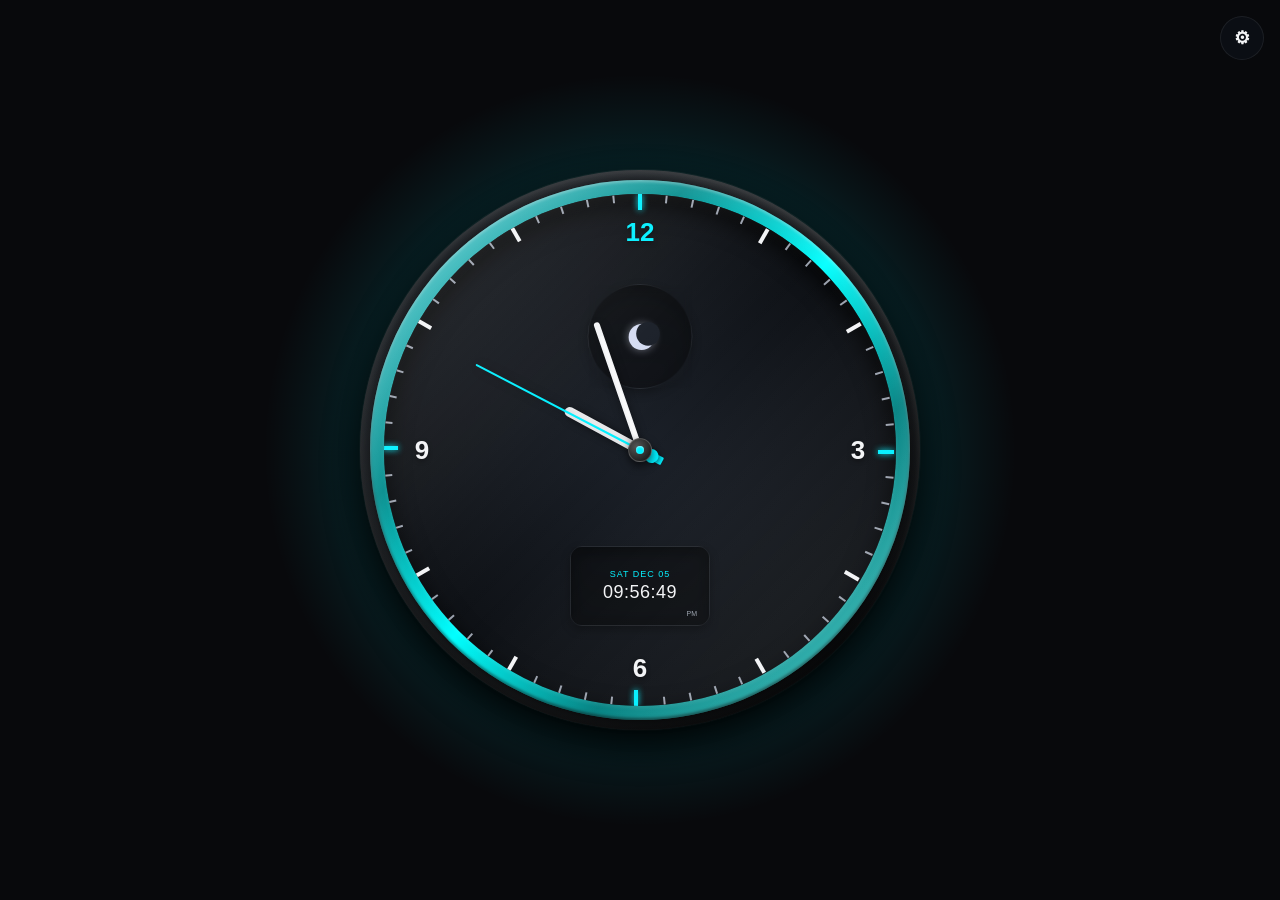
==== index.html @ 459fdf14 "digital time" ====
<!DOCTYPE html>
<html lang="en">
<head>
  <meta charset="UTF-8">
  <meta name="viewport" content="width=device-width, initial-scale=1.0">
  <title>Mechanical Face - Premium Hybrid Watch Face</title>
  <meta name="description" content="A premium luxury hybrid smartwatch face featuring a continuous sweeping analog mechanism, digital time & date readout, animated weather indicators, and high-fidelity customization dashboard.">
  <link rel="stylesheet" href="index.css">
  <link rel="manifest" href="manifest.json">
  <meta name="theme-color" content="#00f0ff">
</head>
<body class="theme-cyan">
  <main class="app-container">
    <!-- Background visual effects -->
    <div class="bg-glow"></div>
    
    <!-- Watch Presentation Section -->
    <section class="watch-display-section" aria-label="Smartwatch Preview">
      <div class="watch-case-shadow"></div>
      <!-- Physical Watch Hardware -->
      <div class="watch-case">
        <div class="watch-bezel">
          <!-- Glass reflection element -->
          <div class="watch-glass"></div>
          
          <!-- Inner Dial -->
          <div class="watch-dial" id="watchDial">
            <!-- Hour & Minute Dial Markers (will be populated dynamically by JS, but keeping anchor markings) -->
            <div class="hour-numbers">
              <span class="num num-12">12</span>
              <span class="num num-3">3</span>
              <span class="num num-6">6</span>
              <span class="num num-9">9</span>
            </div>
            <div class="ticks-container" id="ticksContainer"></div>

            <!-- Sub-dial 1: Weather (Top/Left Center depending on balance) -->
            <div class="sub-dial sub-dial-weather" id="subDialWeather" aria-label="Weather Display">
              <div class="sub-dial-bg"></div>
              <div class="weather-content">
                <div class="weather-icon-wrapper" id="weatherIconContainer">
                  <!-- Active SVG weather icon will be rendered here -->
                </div>
                <span class="weather-temp" id="weatherTemp">72°F</span>
                <span class="weather-desc" id="weatherDesc">Clear Sky</span>
              </div>
            </div>

            <!-- Sub-dial 2: Digital Clock & Calendar (Bottom Center) -->
            <div class="sub-dial sub-dial-digital" id="subDialDigital" aria-label="Digital Clock and Date">
              <div class="sub-dial-bg"></div>
              <div class="digital-content">
                <div class="digital-date" id="digitalDate">TUE, JUN 30</div>
                <div class="digital-time" id="digitalTime">19:53:06</div>
                <div class="digital-ampm" id="digitalAmPm">PM</div>
              </div>
            </div>


            <!-- Analog Clock Hands -->
            <div class="hand hour-hand" id="hourHand">
              <div class="hand-cap-cover"></div>
            </div>
            <div class="hand minute-hand" id="minuteHand">
              <div class="hand-cap-cover"></div>
            </div>
            <div class="hand second-hand" id="secondHand"></div>
            
            <!-- Dial Center Pivot Hub -->
            <div class="center-hub"></div>
            <div class="center-hub-pin"></div>

          </div>
        </div>
      </div>

      <!-- Full Screen Digital Face (outside watch circle) -->
      <div class="fullscreen-digital-face" id="fullscreenDigitalFace" aria-label="Full Screen Digital Clock Face">
        <div class="main-digital-inner">
          <div class="main-digital-time" id="mainDigitalTime">19:53:06</div>
          <div class="main-digital-footer" id="mainDigitalFooter">FRI, JUN 17</div>
        </div>
      </div>
    </section>

    <div class="controls-dropdown" id="controlsDropdown">
      <button class="controls-toggle-btn" id="controlsToggleBtn" type="button" aria-expanded="false" aria-controls="controlsMenu" aria-label="Open watch controls">⚙</button>

      <aside class="controls-menu" id="controlsMenu" aria-label="Watch Configuration Controls">
        <header class="dashboard-header compact">
          <h1 id="controlsFaceTitle">MECHANICAL FACE</h1>
        </header>

        <!-- Panel Section: Theme Accent Colors -->
        <div class="panel-section">
          <h2>Accent Theme</h2>
          <div class="theme-selector-grid">
            <button class="theme-btn gold" data-theme="gold" aria-label="Gold Accent Theme">
              <span class="color-dot" style="background: linear-gradient(135deg, #f39c12, #f1c40f);"></span>
              <span class="btn-label">Rose Gold</span>
            </button>
            <button class="theme-btn cyan active" data-theme="cyan" aria-label="Cyber Cyan Accent Theme">
              <span class="color-dot" style="background: linear-gradient(135deg, #00d2ff, #00a8ff);"></span>
              <span class="btn-label">Cyan Neon</span>
            </button>
            <button class="theme-btn emerald" data-theme="emerald" aria-label="Emerald Green Accent Theme">
              <span class="color-dot" style="background: linear-gradient(135deg, #2ecc71, #27ae60);"></span>
              <span class="btn-label">Emerald</span>
            </button>
            <button class="theme-btn orange" data-theme="orange" aria-label="Sunset Orange Accent Theme">
              <span class="color-dot" style="background: linear-gradient(135deg, #e67e22, #d35400);"></span>
              <span class="btn-label">Sunset</span>
            </button>
          </div>
        </div>

        <!-- Panel Section: Interactive Controls -->
        <div class="panel-section">
          <h2>Interactive Controls</h2>

          <div class="control-row">
            <div class="control-info">
              <span class="control-title">Face Mode</span>
              <span class="control-description">Toggle between Clock Face and Digital Face</span>
            </div>
            <label class="switch" for="faceModeToggle">
              <input type="checkbox" id="faceModeToggle" aria-label="Switch between clock face and digital face">
              <span class="slider"></span>
            </label>
          </div>

          <div class="control-row">
            <div class="control-info">
              <span class="control-title">Lume Mode</span>
              <span class="control-description">Low-light photoluminescent dial glow</span>
            </div>
            <label class="switch" for="lumeToggle">
              <input type="checkbox" id="lumeToggle">
              <span class="slider"></span>
            </label>
          </div>

          <div class="control-row">
            <div class="control-info">
              <span class="control-title">Audio Tick-Tock</span>
              <span class="control-description">High-fidelity simulated watch mechanical sound</span>
            </div>
            <label class="switch" for="soundToggle">
              <input type="checkbox" id="soundToggle">
              <span class="slider"></span>
            </label>
          </div>

        </div>
      </aside>
    </div>
  </main>

  <script src="index.js"></script>
</body>
</html>
---- index.css ----
/* Define Accent Theme Variables and Core Variables */
:root {
  --font-display: 'Century Gothic', 'AppleGothic', sans-serif;
  --font-tech: 'Century Gothic', 'AppleGothic', sans-serif;
  --font-digital: 'Century Gothic', 'AppleGothic', sans-serif;
  --font-digital-face: 'Consolas', 'Courier New', monospace;
  --watch-size: min(86vmin, 560px);

  /* Neutral Dark Theme colors */
  --bg-app: #08090c;
  --bg-dashboard: rgba(13, 16, 23, 0.7);
  --bg-watch-case: linear-gradient(135deg, #2d3238 0%, #15181b 50%, #0b0c0e 100%);
  --bg-dial: radial-gradient(circle at center, #1b2028 0%, #090b0e 100%);
  --text-main: #f3f4f6;
  --text-muted: #9ca3af;
  --border-glass: rgba(255, 255, 255, 0.07);
  --bg-glass-subdial: rgba(0, 0, 0, 0.35);

  /* Lume Green colors (Phosphorescent glow) */
  --lume-glow: #00ff66;
  --lume-glow-dim: #008f39;
}

/* Theme accent definitions */
body.theme-gold {
  --accent: #f5b041;
  --accent-glow: rgba(245, 176, 65, 0.4);
  --accent-gradient: linear-gradient(135deg, #f5b041, #f39c12);
  --watch-bezel-accent: linear-gradient(135deg, #e5c07b 0%, #aa7c11 30%, #ffd700 50%, #b8860b 70%, #d4af37 100%);
}

body.theme-cyan {
  --accent: #00f0ff;
  --accent-glow: rgba(0, 240, 255, 0.4);
  --accent-gradient: linear-gradient(135deg, #00f0ff, #00a8ff);
  --watch-bezel-accent: linear-gradient(135deg, #5de0e6 0%, #008b8b 30%, #00ffff 50%, #008080 70%, #48d1cc 100%);
}

body.theme-emerald {
  --accent: #2ecc71;
  --accent-glow: rgba(46, 204, 113, 0.4);
  --accent-gradient: linear-gradient(135deg, #2ecc71, #27ae60);
  --watch-bezel-accent: linear-gradient(135deg, #a3e4d7 0%, #117864 30%, #2ecc71 50%, #196f3d 70%, #58d68d 100%);
}

body.theme-orange {
  --accent: #ff6b35;
  --accent-glow: rgba(255, 107, 53, 0.4);
  --accent-gradient: linear-gradient(135deg, #ff6b35, #d35400);
  --watch-bezel-accent: linear-gradient(135deg, #edbb99 0%, #a04000 30%, #e67e22 50%, #78281f 70%, #dc7633 100%);
}

/* Reset and Layout */
* {
  box-sizing: border-box;
  margin: 0;
  padding: 0;
  user-select: none;
}

body {
  font-family: var(--font-display);
  background-color: var(--bg-app);
  color: var(--text-main);
  min-height: 100vh;
  display: flex;
  justify-content: center;
  align-items: center;
  overflow-x: hidden;
  position: relative;
}

/* App container */
.app-container {
  display: flex;
  width: 100vw;
  max-width: none;
  min-height: 100vh;
  margin: 0;
  background: transparent;
  border: none;
  backdrop-filter: none;
  box-shadow: none;
  overflow: hidden;
  z-index: 2;
  position: relative;
}

/* Ambient Background Glow */
.bg-glow {
  position: absolute;
  top: 50%;
  left: 50%;
  transform: translate(-50%, -50%);
  width: min(95vmin, 760px);
  height: min(95vmin, 760px);
  background: radial-gradient(circle, var(--accent-glow) 0%, rgba(0,0,0,0) 70%);
  z-index: 1;
  pointer-events: none;
  transition: background 0.8s ease;
}

/* --- Watch Face Section --- */
.watch-display-section {
  display: flex;
  justify-content: center;
  align-items: center;
  position: relative;
  width: 100%;
  min-height: 100vh;
  padding: 10px;
  z-index: 3;
}

.watch-case-shadow {
  position: absolute;
  width: calc(var(--watch-size) + 30px);
  height: calc(var(--watch-size) + 30px);
  background: radial-gradient(circle, rgba(0, 0, 0, 0.8) 0%, rgba(0, 0, 0, 0) 70%);
  pointer-events: none;
  z-index: -1;
  filter: blur(10px);
}

.watch-case {
  width: var(--watch-size);
  height: var(--watch-size);
  border-radius: 50%;
  background: var(--bg-watch-case);
  padding: 10px; /* Space for physical bezel outer ring */
  box-shadow: 
    inset 0 4px 6px rgba(255, 255, 255, 0.15),
    inset 0 -4px 6px rgba(0, 0, 0, 0.6),
    0 15px 35px rgba(0, 0, 0, 0.9),
    0 0 0 1px rgba(255, 255, 255, 0.05);
  display: flex;
  justify-content: center;
  align-items: center;
  position: relative;
}

/* Outer physical watch detailing */
.watch-case::before {
  content: '';
  position: absolute;
  top: 0; left: 0; right: 0; bottom: 0;
  border-radius: 50%;
  background: linear-gradient(45deg, rgba(255,255,255,0.05) 0%, rgba(0,0,0,0.2) 50%, rgba(255,255,255,0.05) 100%);
  pointer-events: none;
}

.watch-bezel {
  width: 100%;
  height: 100%;
  border-radius: 50%;
  background: var(--watch-bezel-accent);
  padding: 14px; /* Width of mechanical looking bezel */
  box-shadow: 
    inset 0 2px 3px rgba(255, 255, 255, 0.3),
    inset 0 -2px 3px rgba(0, 0, 0, 0.5),
    0 4px 8px rgba(0, 0, 0, 0.6);
  position: relative;
  display: flex;
  justify-content: center;
  align-items: center;
  transition: background 0.8s ease;
}

/* Glass reflection layer */
.watch-glass {
  position: absolute;
  top: 0; left: 0; right: 0; bottom: 0;
  border-radius: 50%;
  background: linear-gradient(135deg, rgba(255, 255, 255, 0.15) 0%, rgba(255, 255, 255, 0.02) 40%, rgba(0, 0, 0, 0) 50%, rgba(255, 255, 255, 0.02) 60%, rgba(255, 255, 255, 0.08) 100%);
  z-index: 10;
  pointer-events: none;
  box-shadow: inset 0 10px 20px rgba(255, 255, 255, 0.1);
}

.watch-dial {
  width: 100%;
  height: 100%;
  border-radius: 50%;
  background: var(--bg-dial);
  position: relative;
  overflow: hidden;
  box-shadow: 
    inset 0 10px 25px rgba(0, 0, 0, 0.95),
    0 2px 4px rgba(255, 255, 255, 0.1);
  display: flex;
  justify-content: center;
  align-items: center;
}

/* Fullscreen Digital Face (hidden by default, shown in digital mode) */
.fullscreen-digital-face {
  position: absolute;
  inset: 0;
  display: none;
  align-items: center;
  justify-content: center;
  z-index: 8;
  background: radial-gradient(circle at center, rgba(8, 11, 16, 0.96) 0%, rgba(2, 3, 6, 0.99) 100%);
}

.main-digital-inner {
  position: relative;
  width: 100%;
  height: 100%;
  display: flex;
  align-items: center;
  justify-content: center;
  padding: clamp(20px, 4vh, 48px) clamp(20px, 4vw, 72px);
}

.main-digital-time {
  font-family: var(--font-digital-face);
  font-size: clamp(64px, 19vw, 260px);
  color: var(--text-main);
  letter-spacing: clamp(1px, 0.7vw, 10px);
  line-height: 0.95;
  text-shadow: 0 0 18px rgba(255, 255, 255, 0.18);
}

.main-digital-footer {
  position: absolute;
  left: 0;
  right: 0;
  bottom: clamp(16px, 4.2vh, 42px);
  text-align: center;
  font-family: var(--font-tech);
  color: var(--accent);
  font-size: clamp(14px, 2.2vw, 26px);
  letter-spacing: clamp(1px, 0.35vw, 4px);
  text-transform: uppercase;
  opacity: 0.95;
}

body.face-mode-digital .watch-case,
body.face-mode-digital .watch-case-shadow {
  display: none;
}

body.face-mode-digital .fullscreen-digital-face {
  display: flex;
}

/* Hour and Minute Ticks */
.ticks-container {
  position: absolute;
  width: 100%;
  height: 100%;
  top: 0;
  left: 0;
  pointer-events: none;
}

.tick {
  position: absolute;
  top: 0;
  left: 50%;
  transform-origin: 0 calc((var(--watch-size) / 2) - 24px); /* Centered in dial */
  background: var(--text-muted);
  width: 2px;
  height: 8px;
  margin-left: -1px;
}

.tick.hour {
  width: 4px;
  height: 16px;
  background: var(--text-main);
  margin-left: -2px;
}

.tick.hour-accent {
  background: var(--accent);
  box-shadow: 0 0 6px var(--accent);
}

/* Lume mode ticking glow */
.lume-active .tick.hour {
  background: var(--lume-glow);
  box-shadow: 0 0 8px var(--lume-glow);
}

.lume-active .tick.minute {
  background: var(--lume-glow-dim);
}

/* Dial Main numbers (12, 3, 6, 9) */
.hour-numbers {
  position: absolute;
  width: 100%;
  height: 100%;
  top: 0;
  left: 0;
  pointer-events: none;
}

.hour-numbers .num {
  position: absolute;
  font-family: var(--font-tech);
  font-size: 26px;
  font-weight: 800;
  color: var(--text-main);
  text-shadow: 0 2px 4px rgba(0,0,0,0.5);
  transform: translate(-50%, -50%);
}

.hour-numbers .num-12 { top: 38px; left: 50%; color: var(--accent); }
.hour-numbers .num-3  { top: 50%; left: calc(100% - 38px); }
.hour-numbers .num-6  { top: calc(100% - 38px); left: 50%; }
.hour-numbers .num-9  { top: 50%; left: 38px; }

/* Sub-dials (Glassmorphic modules) */
.sub-dial {
  position: absolute;
  border-radius: 50%;
  border: 1px solid var(--border-glass);
  box-shadow: 
    inset 0 4px 10px rgba(0, 0, 0, 0.4),
    0 4px 10px rgba(0, 0, 0, 0.3);
  display: flex;
  justify-content: center;
  align-items: center;
  overflow: hidden;
}

.sub-dial-bg {
  position: absolute;
  top: 0; left: 0; right: 0; bottom: 0;
  background: var(--bg-glass-subdial);
  backdrop-filter: blur(4px);
  z-index: 1;
}

/* Position of Sub-dials */
.sub-dial-weather {
  top: 90px;
  left: 50%;
  transform: translateX(-50%);
  width: 105px;
  height: 105px;
  z-index: 4;
}

.sub-dial-digital {
  bottom: 80px;
  left: 50%;
  transform: translateX(-50%);
  width: 140px;
  height: 80px;
  border-radius: 12px; /* Rectangular module */
  z-index: 4;
}


/* Sub-dial 1: Weather Styling */
.weather-content {
  position: relative;
  z-index: 2;
  display: flex;
  align-items: center;
  justify-content: center;
  text-align: center;
  width: 100%;
  height: 100%;
}

.weather-icon-wrapper {
  width: 54px;
  height: 54px;
  display: flex;
  justify-content: center;
  align-items: center;
}

.weather-temp {
  display: none;
}

.weather-desc {
  display: none;
}

/* Sub-dial 2: Digital Clock & Date Styling */
.digital-content {
  position: relative;
  z-index: 2;
  display: flex;
  flex-direction: column;
  align-items: center;
  justify-content: center;
  width: 100%;
  height: 100%;
}

.digital-date {
  font-family: var(--font-tech);
  font-size: 9px;
  letter-spacing: 1px;
  color: var(--accent);
  margin-bottom: 3px;
}

.digital-time {
  font-family: var(--font-digital);
  font-size: 18px;
  color: var(--text-main);
  letter-spacing: 0.5px;
}

.digital-ampm {
  font-family: var(--font-tech);
  font-size: 7px;
  color: var(--text-muted);
  position: absolute;
  right: 12px;
  bottom: 8px;
}


/* --- Watch Hands (Analog Sweep) --- */
.hand {
  position: absolute;
  bottom: 50%;
  left: 50%;
  transform-origin: bottom center;
  z-index: 6;
  border-radius: 4px;
  box-shadow: 0 4px 10px rgba(0, 0, 0, 0.45);
}

/* Hour Hand */
.hour-hand {
  width: 10px;
  height: 85px; /* 100px total including tip */
  background: var(--text-main);
  margin-left: -5px;
  border-radius: 999px;
}

.hour-hand::before {
  content: '';
  position: absolute;
  top: 10px; left: 2px; right: 2px; bottom: 5px;
  background: rgba(255, 255, 255, 0.4);
  border-radius: 1px;
}

.hour-hand::after {
  content: none;
}

/* Minute Hand */
.minute-hand {
  width: 6px;
  height: 135px; /* 150px total including tip */
  background: var(--text-main);
  margin-left: -3px;
  border-radius: 999px;
}

.minute-hand::before {
  content: '';
  position: absolute;
  top: 15px; left: 1.5px; right: 1.5px; bottom: 5px;
  background: rgba(255, 255, 255, 0.45);
  border-radius: 1px;
}

.minute-hand::after {
  content: none;
}

/* Second Hand (Continuous Sweep) */
.second-hand {
  width: 2px;
  height: 185px;
  background: var(--accent);
  margin-left: -1px;
  border-radius: 1px 1px 0 0; /* Pointy rounded tip */
  z-index: 8;
  /* Counterweight design details */
}

/* Counterweight circle at bottom of second hand */
.second-hand::before {
  content: '';
  position: absolute;
  bottom: -25px;
  left: 50%;
  transform: translateX(-50%);
  width: 8px;
  height: 35px;
  background: var(--accent);
  border-radius: 1px;
}

.second-hand::after {
  content: '';
  position: absolute;
  bottom: -20px;
  left: 50%;
  transform: translateX(-50%);
  width: 14px;
  height: 14px;
  background: var(--accent);
  border-radius: 50%;
  box-shadow: 0 2px 5px rgba(0,0,0,0.5);
}

/* Center Pivot Hub styling */
.center-hub {
  position: absolute;
  width: 24px;
  height: 24px;
  border-radius: 50%;
  background: radial-gradient(circle at 35% 35%, #555 0%, #1a1a1a 80%, #000 100%);
  border: 1px solid rgba(255, 255, 255, 0.2);
  box-shadow: 0 4px 8px rgba(0,0,0,0.6);
  z-index: 9;
}

.center-hub-pin {
  position: absolute;
  width: 8px;
  height: 8px;
  border-radius: 50%;
  background: var(--accent);
  box-shadow: inset 0 1px 2px rgba(255,255,255,0.6);
  z-index: 10;
}

/* Lume mode glowing hands overrides */
.lume-active .hour-hand,
.lume-active .minute-hand {
  background: var(--lume-glow-dim);
  box-shadow: 0 0 15px var(--lume-glow);
}

.lume-active .hour-hand::before,
.lume-active .minute-hand::before {
  background: var(--lume-glow);
  box-shadow: inset 0 0 6px var(--lume-glow);
}

.lume-active .hour-hand::after,
.lume-active .minute-hand::after {
  content: none;
}

.lume-active .num-12,
.lume-active .num-3,
.lume-active .num-6,
.lume-active .num-9 {
  color: var(--lume-glow) !important;
  text-shadow: 0 0 8px var(--lume-glow);
}

.lume-active .sub-dial {
  border-color: rgba(0, 255, 102, 0.15);
}

/* --- Compact dropdown controls --- */
.controls-dropdown {
  position: absolute;
  top: 16px;
  right: 16px;
  z-index: 30;
}

.controls-toggle-btn {
  border: 1px solid var(--border-glass);
  background: rgba(13, 16, 23, 0.82);
  color: var(--text-main);
  font-family: var(--font-display);
  font-size: 18px;
  font-weight: 600;
  line-height: 1;
  border-radius: 999px;
  width: 44px;
  height: 44px;
  display: grid;
  place-items: center;
  padding: 0;
  cursor: pointer;
  backdrop-filter: blur(10px);
}

.controls-toggle-btn:hover {
  border-color: rgba(255, 255, 255, 0.25);
}

.controls-menu {
  position: absolute;
  right: 0;
  top: calc(100% + 10px);
  width: min(340px, 90vw);
  max-height: min(72vh, 560px);
  background: var(--bg-dashboard);
  border: 1px solid var(--border-glass);
  border-radius: 16px;
  padding: 20px;
  display: flex;
  flex-direction: column;
  gap: 20px;
  overflow-y: auto;
  opacity: 0;
  transform: translateY(-8px) scale(0.98);
  pointer-events: none;
  transition: opacity 0.2s ease, transform 0.2s ease;
}

.controls-dropdown.open .controls-menu {
  opacity: 1;
  transform: translateY(0) scale(1);
  pointer-events: auto;
}

.dashboard-header.compact h1 {
  font-size: 18px;
  margin-bottom: 0;
}

.dashboard-header h1 {
  font-family: var(--font-tech);
  font-size: 26px;
  font-weight: 800;
  letter-spacing: 2px;
  background: var(--accent-gradient);
  background-clip: text;
  -webkit-background-clip: text;
  -webkit-text-fill-color: transparent;
  margin-bottom: 4px;
  transition: background 0.8s ease;
}

.dashboard-header .subtitle {
  font-size: 11px;
  text-transform: uppercase;
  letter-spacing: 2.5px;
  color: var(--text-muted);
}

.panel-section {
  display: flex;
  flex-direction: column;
  gap: 16px;
}

.panel-section h2 {
  font-size: 11px;
  font-weight: 700;
  text-transform: uppercase;
  letter-spacing: 1.5px;
  color: var(--accent);
  border-bottom: 1px solid rgba(255, 255, 255, 0.08);
  padding-bottom: 8px;
  transition: color 0.8s ease;
}

/* Grid Layout for Theme Buttons */
.theme-selector-grid {
  display: grid;
  grid-template-columns: repeat(2, 1fr);
  gap: 12px;
}

.theme-btn {
  background: rgba(255, 255, 255, 0.02);
  border: 1px solid var(--border-glass);
  border-radius: 12px;
  padding: 12px;
  display: flex;
  align-items: center;
  gap: 12px;
  color: var(--text-muted);
  cursor: pointer;
  transition: all 0.3s cubic-bezier(0.4, 0, 0.2, 1);
  font-family: var(--font-display);
  font-size: 13px;
  font-weight: 500;
}

.theme-btn:hover {
  background: rgba(255, 255, 255, 0.05);
  border-color: rgba(255, 255, 255, 0.15);
  color: var(--text-main);
  transform: translateY(-2px);
}

.theme-btn.active {
  background: rgba(255, 255, 255, 0.06);
  border-color: var(--accent);
  color: var(--text-main);
  box-shadow: 0 4px 15px rgba(0, 0, 0, 0.2);
}

.color-dot {
  width: 14px;
  height: 14px;
  border-radius: 50%;
  box-shadow: 0 2px 4px rgba(0,0,0,0.3);
}

/* Weather Simulation Grid */
.weather-selector-grid {
  display: grid;
  grid-template-columns: repeat(2, 1fr);
  gap: 10px;
}

.weather-btn {
  background: rgba(255, 255, 255, 0.02);
  border: 1px solid var(--border-glass);
  border-radius: 10px;
  padding: 10px;
  display: flex;
  align-items: center;
  gap: 10px;
  color: var(--text-muted);
  cursor: pointer;
  font-family: var(--font-display);
  font-size: 13px;
  transition: all 0.3s ease;
}

.weather-btn:hover {
  background: rgba(255, 255, 255, 0.05);
  color: var(--text-main);
}

.weather-btn.active {
  background: rgba(255, 255, 255, 0.06);
  border-color: var(--accent);
  color: var(--text-main);
}

.weather-btn .btn-icon {
  font-size: 16px;
}

/* Form Controls (Switches and Sliders) */
.control-row {
  display: flex;
  justify-content: space-between;
  align-items: center;
  padding: 12px 0;
  border-bottom: 1px solid rgba(255, 255, 255, 0.04);
}

.control-row-vertical {
  display: flex;
  flex-direction: column;
  gap: 10px;
  padding: 12px 0;
}

.control-info {
  display: flex;
  flex-direction: column;
  gap: 3px;
  max-width: 75%;
}

.control-info-between {
  display: flex;
  justify-content: space-between;
  align-items: center;
  width: 100%;
}

.control-title {
  font-size: 13px;
  font-weight: 500;
  color: var(--text-main);
}

.control-description {
  font-size: 11px;
  color: var(--text-muted);
  line-height: 1.3;
}

.control-value-display {
  font-family: var(--font-tech);
  font-size: 12px;
  color: var(--accent);
}

/* Switch styling */
.switch {
  position: relative;
  display: inline-block;
  width: 44px;
  height: 24px;
}

.switch input {
  opacity: 0;
  width: 0;
  height: 0;
}

.slider {
  position: absolute;
  cursor: pointer;
  top: 0; left: 0; right: 0; bottom: 0;
  background-color: rgba(255, 255, 255, 0.1);
  border: 1px solid var(--border-glass);
  transition: .4s cubic-bezier(0.4, 0, 0.2, 1);
  border-radius: 24px;
}

.slider:before {
  position: absolute;
  content: "";
  height: 16px;
  width: 16px;
  left: 3px;
  bottom: 3px;
  background-color: var(--text-main);
  transition: .4s cubic-bezier(0.4, 0, 0.2, 1);
  border-radius: 50%;
  box-shadow: 0 1px 3px rgba(0,0,0,0.4);
}

input:checked + .slider {
  background-color: var(--accent);
  border-color: var(--accent);
}

input:checked + .slider:before {
  transform: translateX(20px);
  background-color: #000;
}

/* Range input styling */
.range-slider {
  -webkit-appearance: none;
  appearance: none;
  width: 100%;
  height: 6px;
  border-radius: 3px;
  background: rgba(255, 255, 255, 0.1);
  outline: none;
  transition: background 0.3s;
}

.range-slider::-webkit-slider-thumb {
  -webkit-appearance: none;
  appearance: none;
  width: 16px;
  height: 16px;
  border-radius: 50%;
  background: var(--accent);
  cursor: pointer;
  box-shadow: 0 2px 4px rgba(0,0,0,0.5);
  transition: transform 0.1s ease;
}

.range-slider::-webkit-slider-thumb:hover {
  transform: scale(1.2);
}

/* --- Weather Icons SVGs Animations --- */
.weather-svg {
  width: 100%;
  height: 100%;
}

.sun-element {
  fill: #f39c12;
  transform-origin: center;
  animation: spin 16s linear infinite;
}

.sun-core {
  fill: #f4b942;
  filter: drop-shadow(0 0 8px rgba(244, 185, 66, 0.45));
}

.sun-rays {
  stroke: #f4b942;
  animation: spin 18s linear infinite;
}

.moon-shell {
  fill: #d5dcf2;
  filter: drop-shadow(0 0 8px rgba(213, 220, 242, 0.45));
}

.moon-cut {
  fill: #1a1f28;
}

.cloud-element {
  fill: #d5dbdb;
  opacity: 0.95;
  animation: float 4s ease-in-out infinite alternate;
}

.cloud-dark-element {
  fill: #7f8c8d;
  opacity: 0.9;
  animation: float-back 5s ease-in-out infinite alternate;
}

.raindrop-element {
  stroke: #3498db;
  stroke-width: 2.5;
  stroke-linecap: round;
  fill: none;
  animation: fall 1.2s linear infinite;
}

.raindrop-element:nth-child(2) {
  animation-delay: 0.4s;
}

.raindrop-element:nth-child(3) {
  animation-delay: 0.8s;
}

.lightning-element {
  fill: #f1c40f;
  animation: flash 2.5s ease-in-out infinite;
}

.snow-element {
  fill: #ffffff;
  animation: snowfall 2s linear infinite;
}

.snow-element:nth-child(2) {
  animation-delay: 0.6s;
  animation-duration: 2.5s;
}

.snow-element:nth-child(3) {
  animation-delay: 1.2s;
  animation-duration: 1.8s;
}

/* Keyframe Animations */
@keyframes spin {
  100% { transform: rotate(360deg); }
}

@keyframes float {
  0% { transform: translateY(0px) translateX(0px); }
  100% { transform: translateY(-3px) translateX(2px); }
}

@keyframes float-back {
  0% { transform: translateY(0px) translateX(0px); }
  100% { transform: translateY(-2px) translateX(-2px); }
}

@keyframes fall {
  0% { transform: translateY(-10px); opacity: 0; }
  30% { opacity: 1; }
  80% { opacity: 1; }
  100% { transform: translateY(15px); opacity: 0; }
}

@keyframes snowfall {
  0% { transform: translateY(-10px) translateX(0px); opacity: 0; }
  30% { opacity: 1; }
  80% { opacity: 1; }
  100% { transform: translateY(15px) translateX(5px); opacity: 0; }
}

@keyframes flash {
  0%, 90%, 94%, 98%, 100% { opacity: 0; }
  92%, 96% { opacity: 1; }
}

/* Responsive Scaling for Dashboard and Watch */
@media (max-width: 950px) {
  :root {
    --watch-size: min(90vmin, 520px);
  }
  
  .watch-display-section {
    padding: 8px;
  }
  
  .controls-dropdown {
    top: 10px;
    right: 10px;
  }
  
  .bg-glow {
    left: 50%;
    width: min(90vmin, 520px);
    height: min(90vmin, 520px);
  }
}

@media (max-width: 530px) {
  :root {
    --watch-size: min(92vmin, 360px);
  }

  .watch-case {
    padding: 6px;
  }
  
  .watch-bezel {
    padding: 8px;
  }
  
  .tick {
    transform-origin: 0 calc((var(--watch-size) / 2) - 14px);
    height: 5px;
  }
  
  .tick.hour {
    height: 10px;
    width: 3px;
  }
  
  .hour-numbers .num {
    font-size: 18px;
  }
  
  .hour-numbers .num-12 { top: 22px; }
  .hour-numbers .num-3  { right: 22px; left: auto; transform: translate(50%, -50%); }
  .hour-numbers .num-6  { bottom: 22px; top: auto; }
  .hour-numbers .num-9  { left: 22px; }
  
  .sub-dial-weather {
    top: 55px;
    width: 70px;
    height: 70px;
  }
  
  .weather-icon-wrapper {
    width: 32px;
    height: 32px;
  }
  
  .weather-desc {
    display: none;
  }
  
  .sub-dial-digital {
    bottom: 50px;
    width: 100px;
    height: 55px;
  }
  
  .digital-date {
    font-size: 7px;
  }
  
  .digital-time {
    font-size: 13px;
  }
  
  .digital-ampm {
    right: 8px;
    bottom: 4px;
    font-size: 5px;
  }
  
  
  .hour-hand {
    width: 6px;
    height: 55px; /* 65px total including tip */
    margin-left: -3px;
    border-radius: 999px;
  }
  
  .hour-hand::after {
    content: none;
  }
  
  .minute-hand {
    width: 4px;
    height: 85px; /* 95px total including tip */
    margin-left: -2px;
    border-radius: 999px;
  }
  
  .minute-hand::after {
    content: none;
  }
  
  .second-hand {
    width: 1.5px;
    height: 115px;
  }
  
  .second-hand::before {
    bottom: -15px;
    height: 20px;
  }
  
  .second-hand::after {
    bottom: -12px;
    width: 8px;
    height: 8px;
  }
  
  .center-hub {
    width: 16px;
    height: 16px;
  }
  
  .center-hub-pin {
    width: 6px;
    height: 6px;
  }

  .main-digital-inner {
    padding: clamp(16px, 3.2vh, 28px) clamp(16px, 4vw, 28px);
  }

  .main-digital-time {
    font-size: clamp(46px, 18vw, 140px);
    letter-spacing: 1px;
  }

  .main-digital-footer {
    bottom: clamp(14px, 3.2vh, 24px);
    font-size: clamp(12px, 3.6vw, 20px);
    letter-spacing: 1px;
  }
}
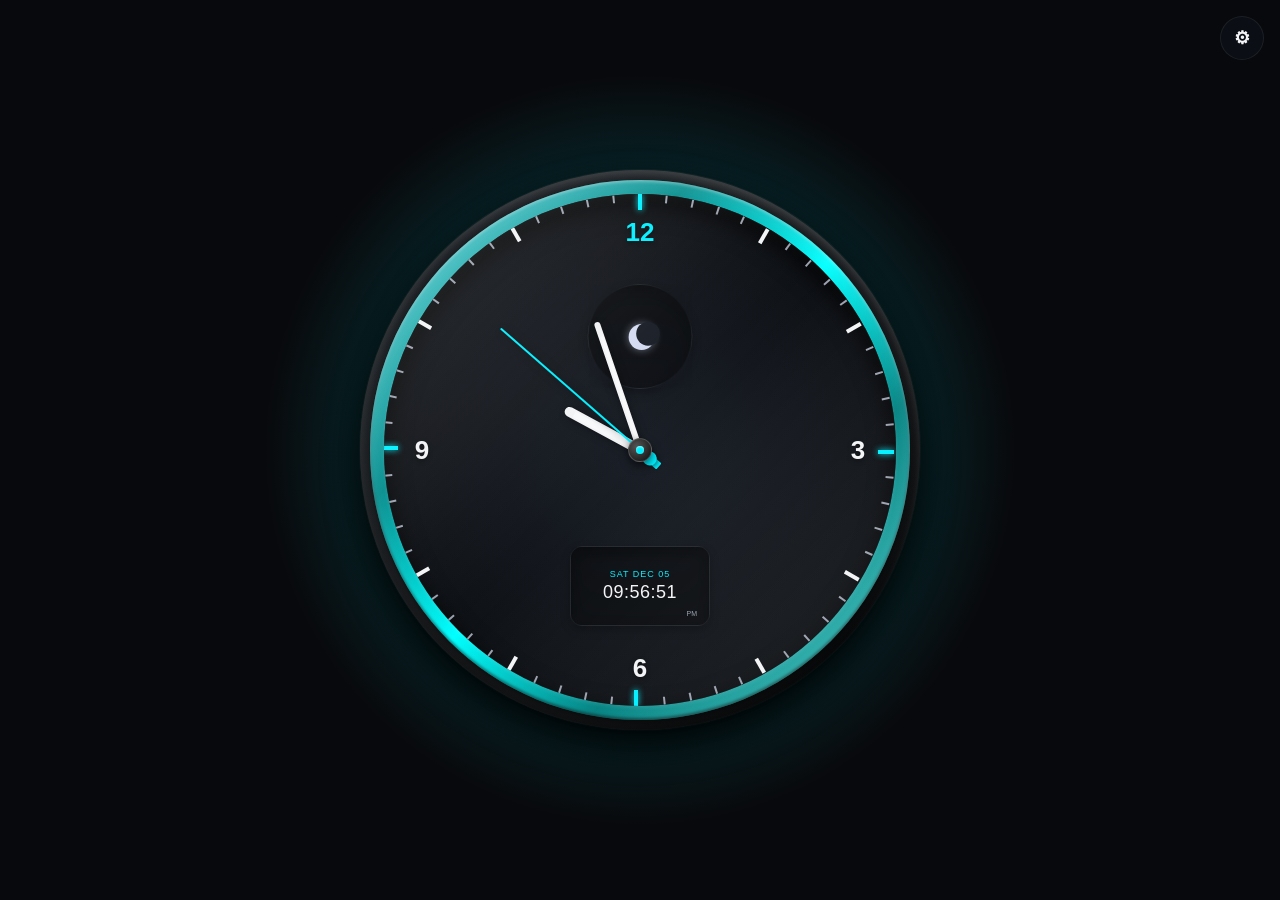
==== commit f33ef7cf: "digital controls" ====
--- a/index.html
+++ b/index.html
@@ -129,26 +129,41 @@
             </label>
           </div>
 
-          <div class="control-row">
-            <div class="control-info">
-              <span class="control-title">Lume Mode</span>
-              <span class="control-description">Low-light photoluminescent dial glow</span>
+          <div class="mode-controls mode-controls-mechanical" id="mechanicalControls">
+            <div class="control-row">
+              <div class="control-info">
+                <span class="control-title">Lume Mode</span>
+                <span class="control-description">Low-light photoluminescent dial glow</span>
+              </div>
+              <label class="switch" for="lumeToggle">
+                <input type="checkbox" id="lumeToggle" aria-label="Toggle lume mode">
+                <span class="slider"></span>
+              </label>
             </div>
-            <label class="switch" for="lumeToggle">
-              <input type="checkbox" id="lumeToggle">
-              <span class="slider"></span>
-            </label>
+
+            <div class="control-row">
+              <div class="control-info">
+                <span class="control-title">Audio Tick-Tock</span>
+                <span class="control-description">High-fidelity simulated watch mechanical sound</span>
+              </div>
+              <label class="switch" for="soundToggle">
+                <input type="checkbox" id="soundToggle" aria-label="Toggle audio tick-tock">
+                <span class="slider"></span>
+              </label>
+            </div>
           </div>
 
-          <div class="control-row">
-            <div class="control-info">
-              <span class="control-title">Audio Tick-Tock</span>
-              <span class="control-description">High-fidelity simulated watch mechanical sound</span>
+          <div class="mode-controls mode-controls-digital" id="digitalControls">
+            <div class="control-row">
+              <div class="control-info">
+                <span class="control-title">24-Hour Time</span>
+                <span class="control-description">Switch between 24hr and 12hr clock format</span>
+              </div>
+              <label class="switch" for="hourFormatToggle">
+                <input type="checkbox" id="hourFormatToggle" aria-label="Toggle 24-hour digital time format">
+                <span class="slider"></span>
+              </label>
             </div>
-            <label class="switch" for="soundToggle">
-              <input type="checkbox" id="soundToggle">
-              <span class="slider"></span>
-            </label>
           </div>
 
         </div>
--- a/index.css
+++ b/index.css
@@ -790,6 +790,24 @@
   color: var(--accent);
 }
 
+.mode-controls {
+  display: flex;
+  flex-direction: column;
+  gap: 0;
+}
+
+.mode-controls-digital {
+  display: none;
+}
+
+body.face-mode-digital .mode-controls-mechanical {
+  display: none;
+}
+
+body.face-mode-digital .mode-controls-digital {
+  display: flex;
+}
+
 /* Switch styling */
 .switch {
   position: relative;
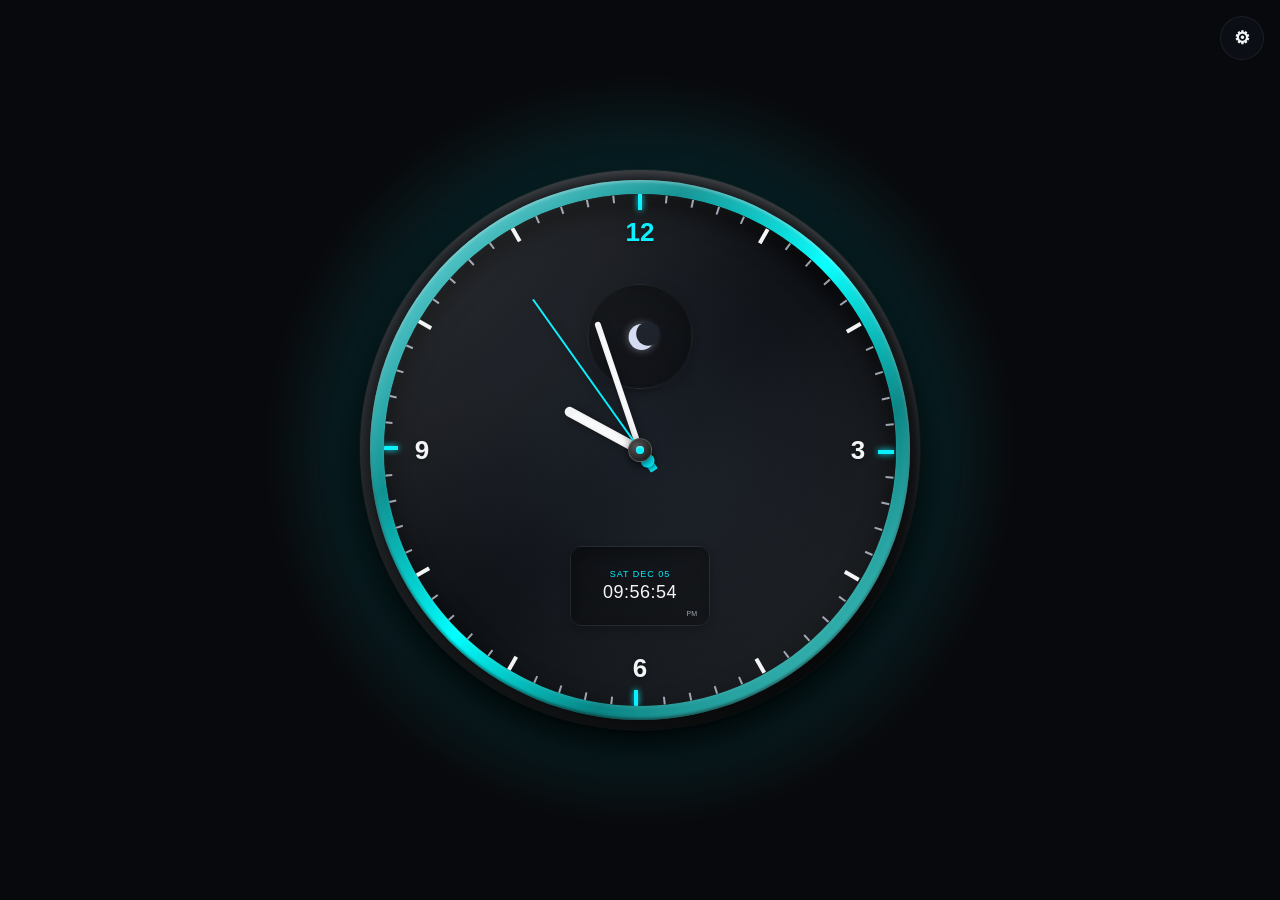
==== commit d3a4ad13: "title and icon settings" ====
--- a/index.html
+++ b/index.html
@@ -5,6 +5,7 @@
   <meta name="viewport" content="width=device-width, initial-scale=1.0">
   <title>Mechanical Face - Premium Hybrid Watch Face</title>
   <meta name="description" content="A premium luxury hybrid smartwatch face featuring a continuous sweeping analog mechanism, digital time & date readout, animated weather indicators, and high-fidelity customization dashboard.">
+  <link rel="icon" href="icon.svg" type="image/svg+xml">
   <link rel="stylesheet" href="index.css">
   <link rel="manifest" href="manifest.json">
   <meta name="theme-color" content="#00f0ff">
--- a/index.css
+++ b/index.css
@@ -3,7 +3,7 @@
   --font-display: 'Century Gothic', 'AppleGothic', sans-serif;
   --font-tech: 'Century Gothic', 'AppleGothic', sans-serif;
   --font-digital: 'Century Gothic', 'AppleGothic', sans-serif;
-  --font-digital-face: 'Consolas', 'Courier New', monospace;
+  --font-digital-face: 'Century Gothic', 'AppleGothic', sans-serif;
   --watch-size: min(86vmin, 560px);
 
   /* Neutral Dark Theme colors */
@@ -56,6 +56,7 @@
   margin: 0;
   padding: 0;
   user-select: none;
+  -webkit-user-select: none;
 }
 
 body {
@@ -79,6 +80,7 @@
   margin: 0;
   background: transparent;
   border: none;
+  -webkit-backdrop-filter: none;
   backdrop-filter: none;
   box-shadow: none;
   overflow: hidden;
@@ -216,10 +218,12 @@
 .main-digital-time {
   font-family: var(--font-digital-face);
   font-size: clamp(64px, 19vw, 260px);
+  font-weight: 500;
   color: var(--text-main);
   letter-spacing: clamp(1px, 0.7vw, 10px);
   line-height: 0.95;
   text-shadow: 0 0 18px rgba(255, 255, 255, 0.18);
+  font-variant-numeric: tabular-nums;
 }
 
 .main-digital-footer {
@@ -228,7 +232,8 @@
   right: 0;
   bottom: clamp(16px, 4.2vh, 42px);
   text-align: center;
-  font-family: var(--font-tech);
+  font-family: var(--font-digital);
+  font-weight: 500;
   color: var(--accent);
   font-size: clamp(14px, 2.2vw, 26px);
   letter-spacing: clamp(1px, 0.35vw, 4px);
@@ -331,6 +336,7 @@
   position: absolute;
   top: 0; left: 0; right: 0; bottom: 0;
   background: var(--bg-glass-subdial);
+  -webkit-backdrop-filter: blur(4px);
   backdrop-filter: blur(4px);
   z-index: 1;
 }
@@ -397,7 +403,8 @@
 }
 
 .digital-date {
-  font-family: var(--font-tech);
+  font-family: var(--font-digital);
+  font-weight: 500;
   font-size: 9px;
   letter-spacing: 1px;
   color: var(--accent);
@@ -407,12 +414,15 @@
 .digital-time {
   font-family: var(--font-digital);
   font-size: 18px;
+  font-weight: 500;
   color: var(--text-main);
   letter-spacing: 0.5px;
+  font-variant-numeric: tabular-nums;
 }
 
 .digital-ampm {
-  font-family: var(--font-tech);
+  font-family: var(--font-digital);
+  font-weight: 500;
   font-size: 7px;
   color: var(--text-muted);
   position: absolute;
@@ -586,6 +596,7 @@
   place-items: center;
   padding: 0;
   cursor: pointer;
+  -webkit-backdrop-filter: blur(10px);
   backdrop-filter: blur(10px);
 }
 
@@ -889,12 +900,6 @@
   height: 100%;
 }
 
-.sun-element {
-  fill: #f39c12;
-  transform-origin: center;
-  animation: spin 16s linear infinite;
-}
-
 .sun-core {
   fill: #f4b942;
   filter: drop-shadow(0 0 8px rgba(244, 185, 66, 0.45));
@@ -902,7 +907,6 @@
 
 .sun-rays {
   stroke: #f4b942;
-  animation: spin 18s linear infinite;
 }
 
 .moon-shell {
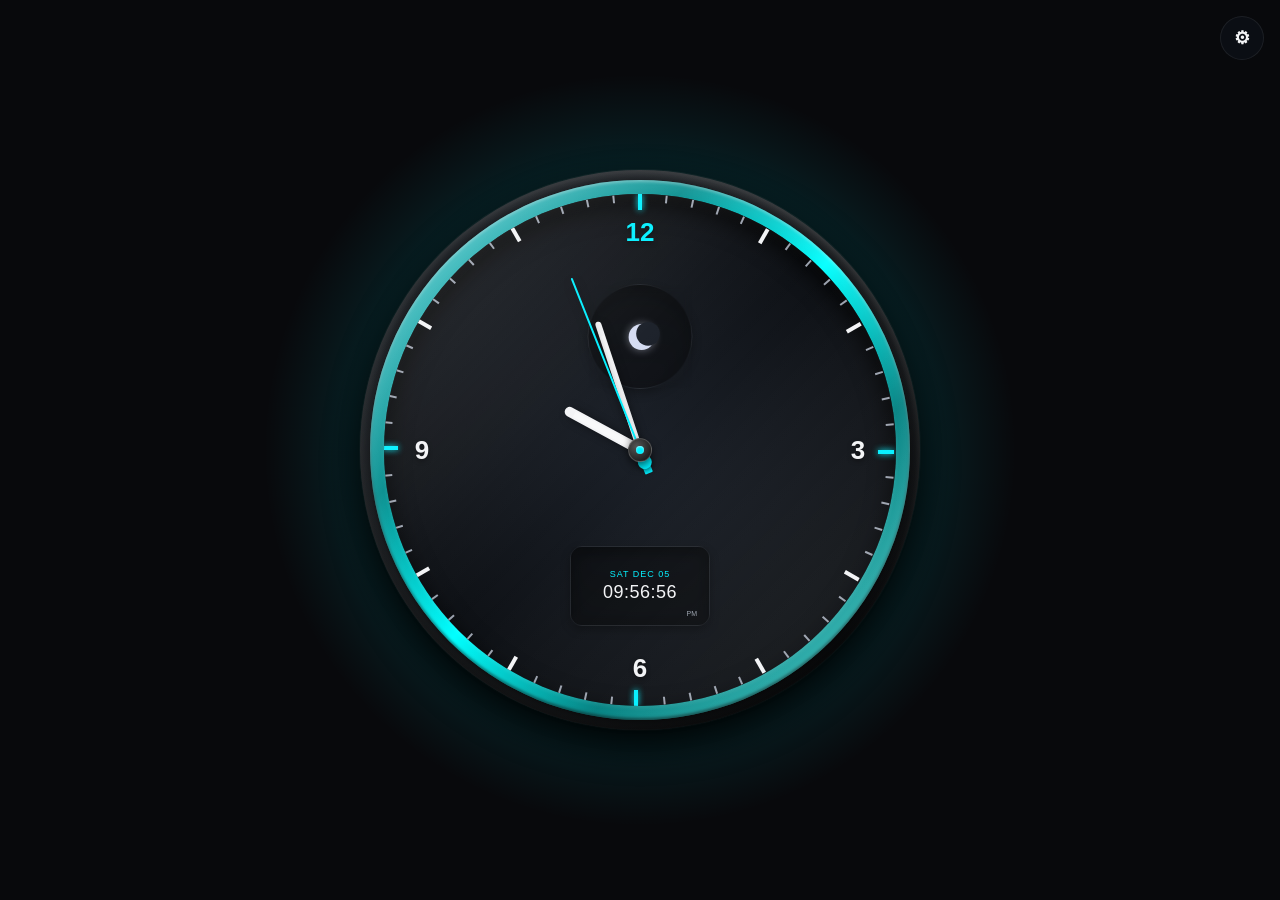
==== commit 16ce8190: "digital clock face refined" ====
--- a/index.html
+++ b/index.html
@@ -78,8 +78,16 @@
       <!-- Full Screen Digital Face (outside watch circle) -->
       <div class="fullscreen-digital-face" id="fullscreenDigitalFace" aria-label="Full Screen Digital Clock Face">
         <div class="main-digital-inner">
-          <div class="main-digital-time" id="mainDigitalTime">19:53:06</div>
-          <div class="main-digital-footer" id="mainDigitalFooter">FRI, JUN 17</div>
+          <div class="digital-panel">
+            <div class="digital-weekdays" id="digitalWeekdays" aria-label="Days of the week"></div>
+            <div class="digital-panel-content">
+              <div class="main-digital-time" id="mainDigitalTime">19:53</div>
+              <div class="digital-panel-bottom">
+                <div class="panel-temperature"><span id="panelTemperature">27</span><small>°C</small></div>
+                <div class="panel-date" id="mainDigitalFooter"><span>9</span><small>M</small><span>26</span><small>D</small></div>
+              </div>
+            </div>
+          </div>
         </div>
       </div>
     </section>
--- a/index.css
+++ b/index.css
@@ -249,6 +249,89 @@
 body.face-mode-digital .fullscreen-digital-face {
   display: flex;
 }
+
+/* Reference inspired digital panel. These rules apply only in digital mode. */
+body.face-mode-digital .fullscreen-digital-face {
+  background: radial-gradient(ellipse at 50% 48%, #061c3b 0%, #020814 72%, #01040a 100%);
+}
+
+body.face-mode-digital .main-digital-inner {
+  padding: clamp(16px, 5vw, 72px);
+}
+
+.digital-panel {
+  width: min(100%, 1160px);
+  aspect-ratio: 1.86 / 1;
+  max-height: 82vh;
+  display: grid;
+  grid-template-columns: 22% 1fr;
+  padding: clamp(18px, 3.1vw, 42px);
+  border: clamp(4px, 0.8vw, 10px) solid #aebdca;
+  border-radius: clamp(28px, 6vw, 76px);
+  background: linear-gradient(145deg, #061a36, #020b1b 60%, #061b37);
+  box-shadow: 0 0 0 4px rgba(255,255,255,.12), 0 20px 70px rgba(0,0,0,.65), inset 0 0 32px rgba(0,120,255,.15);
+  overflow: hidden;
+}
+
+.digital-weekdays {
+  display: flex;
+  flex-direction: column;
+  justify-content: space-between;
+  align-items: flex-start;
+  padding: 2% 0 1%;
+  color: #f5fbff;
+  font-size: clamp(12px, 3.1vw, 38px);
+  font-weight: 800;
+  letter-spacing: .1em;
+  text-shadow: 0 0 12px rgba(190,230,255,.55);
+}
+
+.digital-weekdays .today { color: #00d9ff; }
+
+.digital-panel-content {
+  min-width: 0;
+  display: flex;
+  flex-direction: column;
+  justify-content: space-between;
+}
+
+.main-digital-time {
+  height: 70%;
+  width: 100%;
+  display: flex;
+  align-items: center;
+  justify-content: space-evenly;
+  color: #00dfff;
+  font-family: 'Arial Narrow', 'Roboto Condensed', sans-serif;
+  font-size: clamp(48px, 25vw, 300px);
+  font-weight: 700;
+  line-height: 1;
+  letter-spacing: 0;
+  text-shadow: 0 0 12px rgba(0,205,255,.8), 0 0 34px rgba(0,140,255,.55);
+}
+
+.main-digital-time .seg-digit { width: 19%; height: 100%; overflow: visible; }
+.main-digital-time .seg-colon { width: 6%; height: 72%; overflow: visible; }
+.main-digital-time .segment { fill: currentColor; }
+.main-digital-time .segment.off { opacity: .045; }
+
+.digital-panel-bottom {
+  height: 30%;
+  display: flex;
+  align-items: center;
+  justify-content: space-between;
+  padding: 0 2% 0 0;
+  color: #00dfff;
+  text-shadow: 0 0 12px rgba(0,205,255,.75), 0 0 28px rgba(0,140,255,.45);
+}
+
+.panel-temperature, .panel-date { display: flex; align-items: center; gap: .12em; }
+.panel-temperature { font-family: 'Arial Narrow', sans-serif; font-size: clamp(38px, 12vw, 150px); line-height: 1; }
+.panel-temperature small, .panel-date small { align-self: flex-start; padding-top: .1em; font-size: .22em; font-weight: 800; color: #f4fbff; text-shadow: 0 0 9px rgba(255,255,255,.5); }
+.panel-date { font-family: 'Arial Narrow', sans-serif; font-size: clamp(38px, 12vw, 150px); line-height: 1; }
+.panel-date small { margin-right: .08em; }
+
+.main-digital-footer { display: none; }
 
 /* Hour and Minute Ticks */
 .ticks-container {
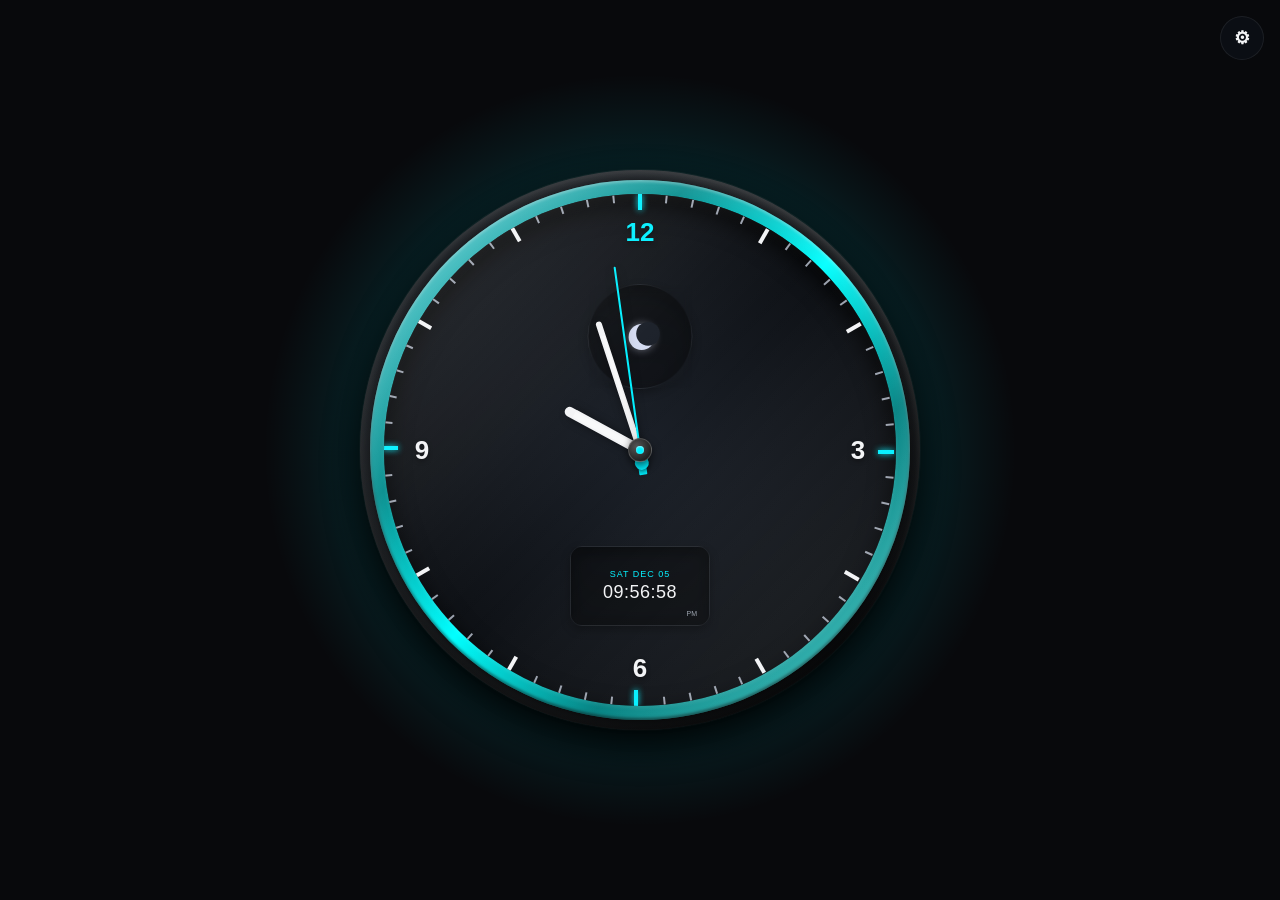
==== commit d33944e4: "using weather api" ====
--- a/index.html
+++ b/index.html
@@ -83,9 +83,10 @@
             <div class="digital-panel-content">
               <div class="main-digital-time" id="mainDigitalTime">19:53</div>
               <div class="digital-panel-bottom">
-                <div class="panel-temperature"><span id="panelTemperature">27</span><small>°C</small></div>
+                <div class="panel-temperature" id="panelTemperatureGroup" title="Current local temperature"><span id="panelTemperature">--</span><small>°C</small></div>
                 <div class="panel-date" id="mainDigitalFooter"><span>9</span><small>M</small><span>26</span><small>D</small></div>
               </div>
+              <div class="weather-attribution">Weather data: <a href="https://open-meteo.com/" target="_blank" rel="noreferrer">Open-Meteo</a></div>
             </div>
           </div>
         </div>
--- a/index.css
+++ b/index.css
@@ -260,6 +260,7 @@
 }
 
 .digital-panel {
+  position: relative;
   width: min(100%, 1160px);
   aspect-ratio: 1.86 / 1;
   max-height: 82vh;
@@ -330,6 +331,16 @@
 .panel-temperature small, .panel-date small { align-self: flex-start; padding-top: .1em; font-size: .22em; font-weight: 800; color: #f4fbff; text-shadow: 0 0 9px rgba(255,255,255,.5); }
 .panel-date { font-family: 'Arial Narrow', sans-serif; font-size: clamp(38px, 12vw, 150px); line-height: 1; }
 .panel-date small { margin-right: .08em; }
+.weather-attribution {
+  position: absolute;
+  right: 2.2%;
+  bottom: 1.2%;
+  color: rgba(225, 244, 255, .62);
+  font-family: var(--font-digital);
+  font-size: clamp(7px, .75vw, 10px);
+  letter-spacing: .04em;
+}
+.weather-attribution a { color: inherit; text-decoration: underline; text-underline-offset: 2px; }
 
 .main-digital-footer { display: none; }
 
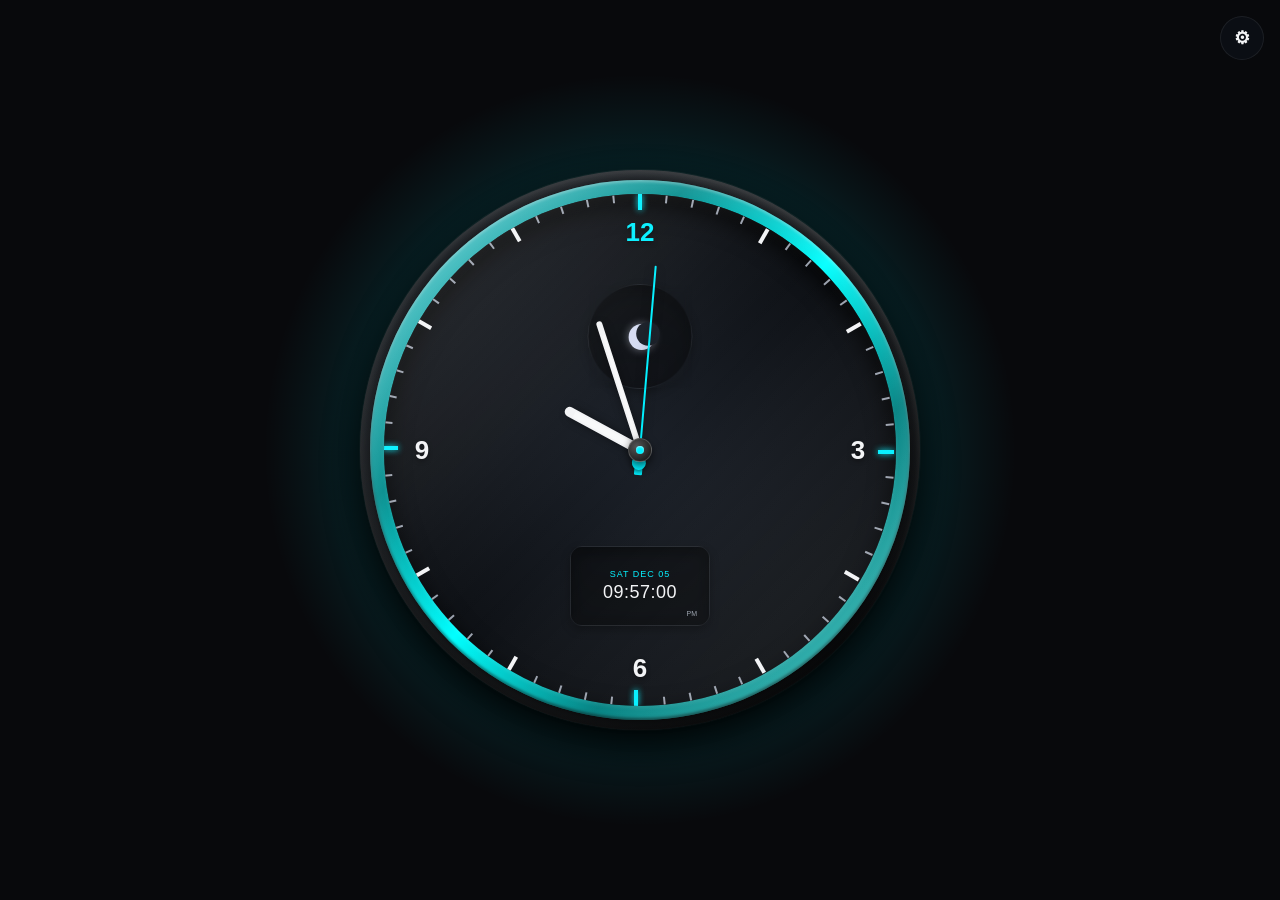
==== commit 34a8a04a: "refined the digital clock face" ====
--- a/index.html
+++ b/index.html
@@ -86,7 +86,6 @@
                 <div class="panel-temperature" id="panelTemperatureGroup" title="Current local temperature"><span id="panelTemperature">--</span><small>°C</small></div>
                 <div class="panel-date" id="mainDigitalFooter"><span>9</span><small>M</small><span>26</span><small>D</small></div>
               </div>
-              <div class="weather-attribution">Weather data: <a href="https://open-meteo.com/" target="_blank" rel="noreferrer">Open-Meteo</a></div>
             </div>
           </div>
         </div>
--- a/index.css
+++ b/index.css
@@ -297,24 +297,24 @@
 }
 
 .main-digital-time {
-  height: 70%;
+  height: 72%;
   width: 100%;
   display: flex;
   align-items: center;
-  justify-content: space-evenly;
-  color: #00dfff;
+  justify-content: space-between;
+  color: #10dcff;
   font-family: 'Arial Narrow', 'Roboto Condensed', sans-serif;
   font-size: clamp(48px, 25vw, 300px);
   font-weight: 700;
   line-height: 1;
   letter-spacing: 0;
-  text-shadow: 0 0 12px rgba(0,205,255,.8), 0 0 34px rgba(0,140,255,.55);
-}
-
-.main-digital-time .seg-digit { width: 19%; height: 100%; overflow: visible; }
-.main-digital-time .seg-colon { width: 6%; height: 72%; overflow: visible; }
-.main-digital-time .segment { fill: currentColor; }
-.main-digital-time .segment.off { opacity: .045; }
+  text-shadow: 0 0 8px rgba(0,205,255,.38);
+}
+
+.main-digital-time .seg-digit { width: 21.5%; height: 92%; flex: 0 0 auto; overflow: visible; }
+.main-digital-time .seg-colon { width: 4%; height: 64%; flex: 0 0 auto; overflow: visible; }
+.main-digital-time .segment { fill: currentColor; filter: drop-shadow(0 0 2px rgba(0, 205, 255, .8)); }
+.main-digital-time .segment.off { opacity: .025; filter: none; }
 
 .digital-panel-bottom {
   height: 30%;
@@ -331,17 +331,6 @@
 .panel-temperature small, .panel-date small { align-self: flex-start; padding-top: .1em; font-size: .22em; font-weight: 800; color: #f4fbff; text-shadow: 0 0 9px rgba(255,255,255,.5); }
 .panel-date { font-family: 'Arial Narrow', sans-serif; font-size: clamp(38px, 12vw, 150px); line-height: 1; }
 .panel-date small { margin-right: .08em; }
-.weather-attribution {
-  position: absolute;
-  right: 2.2%;
-  bottom: 1.2%;
-  color: rgba(225, 244, 255, .62);
-  font-family: var(--font-digital);
-  font-size: clamp(7px, .75vw, 10px);
-  letter-spacing: .04em;
-}
-.weather-attribution a { color: inherit; text-decoration: underline; text-underline-offset: 2px; }
-
 .main-digital-footer { display: none; }
 
 /* Hour and Minute Ticks */
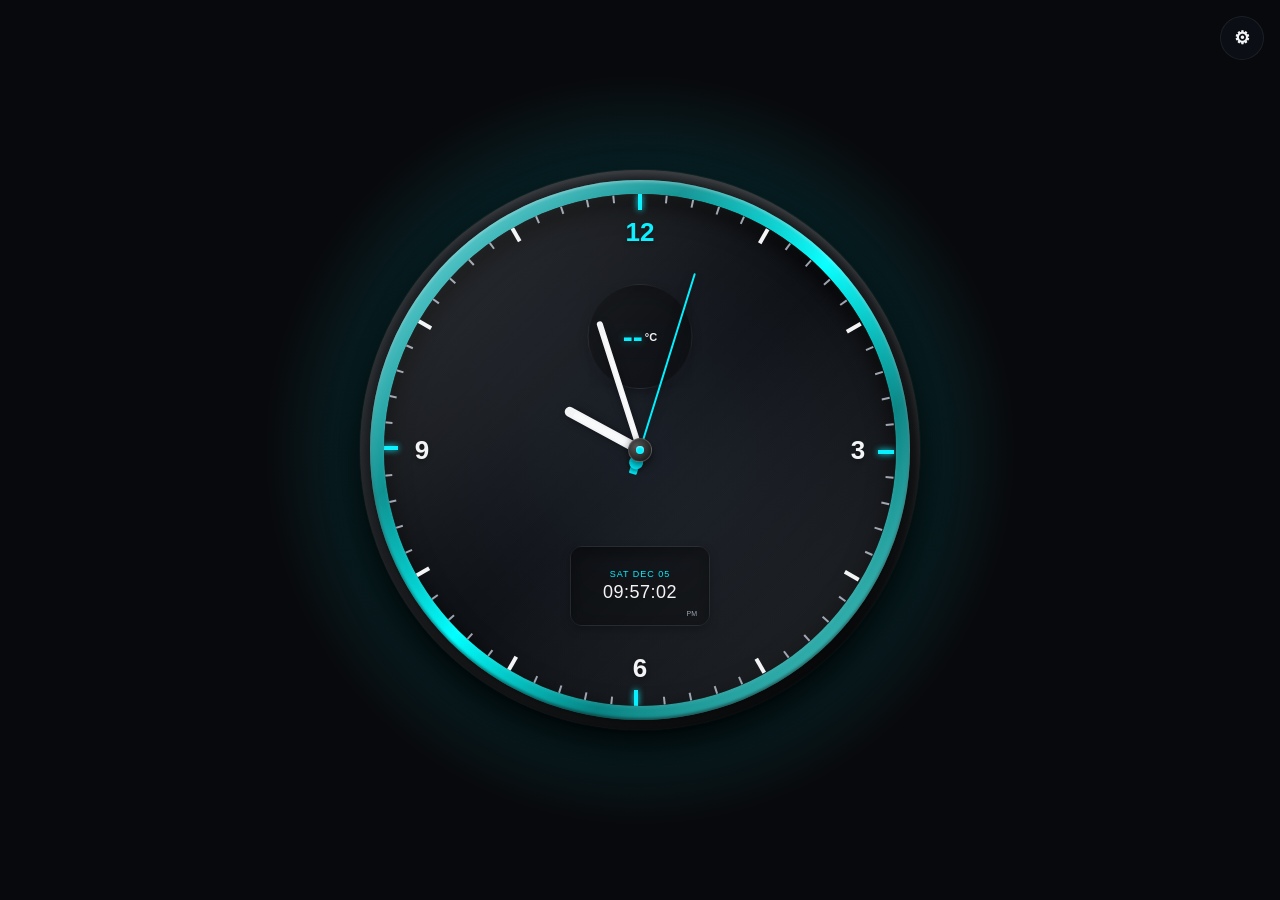
==== commit e0aa102c: "update temps" ====
--- a/index.html
+++ b/index.html
@@ -36,14 +36,11 @@
             <div class="ticks-container" id="ticksContainer"></div>
 
             <!-- Sub-dial 1: Weather (Top/Left Center depending on balance) -->
-            <div class="sub-dial sub-dial-weather" id="subDialWeather" aria-label="Weather Display">
+            <div class="sub-dial sub-dial-weather" id="subDialWeather" aria-label="Current local temperature">
               <div class="sub-dial-bg"></div>
               <div class="weather-content">
-                <div class="weather-icon-wrapper" id="weatherIconContainer">
-                  <!-- Active SVG weather icon will be rendered here -->
-                </div>
-                <span class="weather-temp" id="weatherTemp">72°F</span>
-                <span class="weather-desc" id="weatherDesc">Clear Sky</span>
+                <span class="weather-temp" id="weatherTemp">--</span>
+                <small class="weather-unit">°C</small>
               </div>
             </div>
 
--- a/index.css
+++ b/index.css
@@ -1,15 +1,28 @@
+@font-face {
+  font-family: "Digital-7";
+  src: url("./digital-7.ttf") format("truetype");
+  font-style: normal;
+  font-weight: 700;
+  font-display: swap;
+}
+
 /* Define Accent Theme Variables and Core Variables */
 :root {
-  --font-display: 'Century Gothic', 'AppleGothic', sans-serif;
-  --font-tech: 'Century Gothic', 'AppleGothic', sans-serif;
-  --font-digital: 'Century Gothic', 'AppleGothic', sans-serif;
-  --font-digital-face: 'Century Gothic', 'AppleGothic', sans-serif;
+  --font-display: "Century Gothic", "AppleGothic", sans-serif;
+  --font-tech: "Century Gothic", "AppleGothic", sans-serif;
+  --font-digital: "Century Gothic", "AppleGothic", sans-serif;
+  --font-digital-face: "Century Gothic", "AppleGothic", sans-serif;
   --watch-size: min(86vmin, 560px);
 
   /* Neutral Dark Theme colors */
   --bg-app: #08090c;
   --bg-dashboard: rgba(13, 16, 23, 0.7);
-  --bg-watch-case: linear-gradient(135deg, #2d3238 0%, #15181b 50%, #0b0c0e 100%);
+  --bg-watch-case: linear-gradient(
+    135deg,
+    #2d3238 0%,
+    #15181b 50%,
+    #0b0c0e 100%
+  );
   --bg-dial: radial-gradient(circle at center, #1b2028 0%, #090b0e 100%);
   --text-main: #f3f4f6;
   --text-muted: #9ca3af;
@@ -26,28 +39,56 @@
   --accent: #f5b041;
   --accent-glow: rgba(245, 176, 65, 0.4);
   --accent-gradient: linear-gradient(135deg, #f5b041, #f39c12);
-  --watch-bezel-accent: linear-gradient(135deg, #e5c07b 0%, #aa7c11 30%, #ffd700 50%, #b8860b 70%, #d4af37 100%);
+  --watch-bezel-accent: linear-gradient(
+    135deg,
+    #e5c07b 0%,
+    #aa7c11 30%,
+    #ffd700 50%,
+    #b8860b 70%,
+    #d4af37 100%
+  );
 }
 
 body.theme-cyan {
   --accent: #00f0ff;
   --accent-glow: rgba(0, 240, 255, 0.4);
   --accent-gradient: linear-gradient(135deg, #00f0ff, #00a8ff);
-  --watch-bezel-accent: linear-gradient(135deg, #5de0e6 0%, #008b8b 30%, #00ffff 50%, #008080 70%, #48d1cc 100%);
+  --watch-bezel-accent: linear-gradient(
+    135deg,
+    #5de0e6 0%,
+    #008b8b 30%,
+    #00ffff 50%,
+    #008080 70%,
+    #48d1cc 100%
+  );
 }
 
 body.theme-emerald {
   --accent: #2ecc71;
   --accent-glow: rgba(46, 204, 113, 0.4);
   --accent-gradient: linear-gradient(135deg, #2ecc71, #27ae60);
-  --watch-bezel-accent: linear-gradient(135deg, #a3e4d7 0%, #117864 30%, #2ecc71 50%, #196f3d 70%, #58d68d 100%);
+  --watch-bezel-accent: linear-gradient(
+    135deg,
+    #a3e4d7 0%,
+    #117864 30%,
+    #2ecc71 50%,
+    #196f3d 70%,
+    #58d68d 100%
+  );
 }
 
 body.theme-orange {
   --accent: #ff6b35;
   --accent-glow: rgba(255, 107, 53, 0.4);
   --accent-gradient: linear-gradient(135deg, #ff6b35, #d35400);
-  --watch-bezel-accent: linear-gradient(135deg, #edbb99 0%, #a04000 30%, #e67e22 50%, #78281f 70%, #dc7633 100%);
+  --watch-bezel-accent: linear-gradient(
+    135deg,
+    #edbb99 0%,
+    #a04000 30%,
+    #e67e22 50%,
+    #78281f 70%,
+    #dc7633 100%
+  );
 }
 
 /* Reset and Layout */
@@ -96,7 +137,11 @@
   transform: translate(-50%, -50%);
   width: min(95vmin, 760px);
   height: min(95vmin, 760px);
-  background: radial-gradient(circle, var(--accent-glow) 0%, rgba(0,0,0,0) 70%);
+  background: radial-gradient(
+    circle,
+    var(--accent-glow) 0%,
+    rgba(0, 0, 0, 0) 70%
+  );
   z-index: 1;
   pointer-events: none;
   transition: background 0.8s ease;
@@ -118,7 +163,11 @@
   position: absolute;
   width: calc(var(--watch-size) + 30px);
   height: calc(var(--watch-size) + 30px);
-  background: radial-gradient(circle, rgba(0, 0, 0, 0.8) 0%, rgba(0, 0, 0, 0) 70%);
+  background: radial-gradient(
+    circle,
+    rgba(0, 0, 0, 0.8) 0%,
+    rgba(0, 0, 0, 0) 70%
+  );
   pointer-events: none;
   z-index: -1;
   filter: blur(10px);
@@ -130,7 +179,7 @@
   border-radius: 50%;
   background: var(--bg-watch-case);
   padding: 10px; /* Space for physical bezel outer ring */
-  box-shadow: 
+  box-shadow:
     inset 0 4px 6px rgba(255, 255, 255, 0.15),
     inset 0 -4px 6px rgba(0, 0, 0, 0.6),
     0 15px 35px rgba(0, 0, 0, 0.9),
@@ -143,11 +192,19 @@
 
 /* Outer physical watch detailing */
 .watch-case::before {
-  content: '';
-  position: absolute;
-  top: 0; left: 0; right: 0; bottom: 0;
+  content: "";
+  position: absolute;
+  top: 0;
+  left: 0;
+  right: 0;
+  bottom: 0;
   border-radius: 50%;
-  background: linear-gradient(45deg, rgba(255,255,255,0.05) 0%, rgba(0,0,0,0.2) 50%, rgba(255,255,255,0.05) 100%);
+  background: linear-gradient(
+    45deg,
+    rgba(255, 255, 255, 0.05) 0%,
+    rgba(0, 0, 0, 0.2) 50%,
+    rgba(255, 255, 255, 0.05) 100%
+  );
   pointer-events: none;
 }
 
@@ -157,7 +214,7 @@
   border-radius: 50%;
   background: var(--watch-bezel-accent);
   padding: 14px; /* Width of mechanical looking bezel */
-  box-shadow: 
+  box-shadow:
     inset 0 2px 3px rgba(255, 255, 255, 0.3),
     inset 0 -2px 3px rgba(0, 0, 0, 0.5),
     0 4px 8px rgba(0, 0, 0, 0.6);
@@ -171,9 +228,19 @@
 /* Glass reflection layer */
 .watch-glass {
   position: absolute;
-  top: 0; left: 0; right: 0; bottom: 0;
+  top: 0;
+  left: 0;
+  right: 0;
+  bottom: 0;
   border-radius: 50%;
-  background: linear-gradient(135deg, rgba(255, 255, 255, 0.15) 0%, rgba(255, 255, 255, 0.02) 40%, rgba(0, 0, 0, 0) 50%, rgba(255, 255, 255, 0.02) 60%, rgba(255, 255, 255, 0.08) 100%);
+  background: linear-gradient(
+    135deg,
+    rgba(255, 255, 255, 0.15) 0%,
+    rgba(255, 255, 255, 0.02) 40%,
+    rgba(0, 0, 0, 0) 50%,
+    rgba(255, 255, 255, 0.02) 60%,
+    rgba(255, 255, 255, 0.08) 100%
+  );
   z-index: 10;
   pointer-events: none;
   box-shadow: inset 0 10px 20px rgba(255, 255, 255, 0.1);
@@ -186,7 +253,7 @@
   background: var(--bg-dial);
   position: relative;
   overflow: hidden;
-  box-shadow: 
+  box-shadow:
     inset 0 10px 25px rgba(0, 0, 0, 0.95),
     0 2px 4px rgba(255, 255, 255, 0.1);
   display: flex;
@@ -202,7 +269,11 @@
   align-items: center;
   justify-content: center;
   z-index: 8;
-  background: radial-gradient(circle at center, rgba(8, 11, 16, 0.96) 0%, rgba(2, 3, 6, 0.99) 100%);
+  background: radial-gradient(
+    circle at center,
+    rgba(8, 11, 16, 0.96) 0%,
+    rgba(2, 3, 6, 0.99) 100%
+  );
 }
 
 .main-digital-inner {
@@ -252,7 +323,12 @@
 
 /* Reference inspired digital panel. These rules apply only in digital mode. */
 body.face-mode-digital .fullscreen-digital-face {
-  background: radial-gradient(ellipse at 50% 48%, #061c3b 0%, #020814 72%, #01040a 100%);
+  background: radial-gradient(
+    ellipse at 50% 48%,
+    #061c3b 0%,
+    #020814 72%,
+    #01040a 100%
+  );
 }
 
 body.face-mode-digital .main-digital-inner {
@@ -270,7 +346,10 @@
   border: clamp(4px, 0.8vw, 10px) solid #aebdca;
   border-radius: clamp(28px, 6vw, 76px);
   background: linear-gradient(145deg, #061a36, #020b1b 60%, #061b37);
-  box-shadow: 0 0 0 4px rgba(255,255,255,.12), 0 20px 70px rgba(0,0,0,.65), inset 0 0 32px rgba(0,120,255,.15);
+  box-shadow:
+    0 0 0 4px rgba(255, 255, 255, 0.12),
+    0 20px 70px rgba(0, 0, 0, 0.65),
+    inset 0 0 32px rgba(0, 120, 255, 0.15);
   overflow: hidden;
 }
 
@@ -283,11 +362,13 @@
   color: #f5fbff;
   font-size: clamp(12px, 3.1vw, 38px);
   font-weight: 800;
-  letter-spacing: .1em;
-  text-shadow: 0 0 12px rgba(190,230,255,.55);
-}
-
-.digital-weekdays .today { color: #00d9ff; }
+  letter-spacing: 0.1em;
+  text-shadow: 0 0 12px rgba(190, 230, 255, 0.55);
+}
+
+.digital-weekdays .today {
+  color: #00d9ff;
+}
 
 .digital-panel-content {
   min-width: 0;
@@ -301,20 +382,19 @@
   width: 100%;
   display: flex;
   align-items: center;
-  justify-content: space-between;
+  justify-content: center;
   color: #10dcff;
-  font-family: 'Arial Narrow', 'Roboto Condensed', sans-serif;
+  font-family: "Digital-7", monospace;
   font-size: clamp(48px, 25vw, 300px);
-  font-weight: 700;
+  font-weight: 400;
   line-height: 1;
-  letter-spacing: 0;
-  text-shadow: 0 0 8px rgba(0,205,255,.38);
-}
-
-.main-digital-time .seg-digit { width: 21.5%; height: 92%; flex: 0 0 auto; overflow: visible; }
-.main-digital-time .seg-colon { width: 4%; height: 64%; flex: 0 0 auto; overflow: visible; }
-.main-digital-time .segment { fill: currentColor; filter: drop-shadow(0 0 2px rgba(0, 205, 255, .8)); }
-.main-digital-time .segment.off { opacity: .025; filter: none; }
+  letter-spacing: 0.025em;
+  text-align: center;
+  font-variant-numeric: tabular-nums;
+  text-shadow:
+    0 0 8px rgba(0, 205, 255, 0.38),
+    0 0 24px rgba(0, 140, 255, 0.3);
+}
 
 .digital-panel-bottom {
   height: 30%;
@@ -323,15 +403,42 @@
   justify-content: space-between;
   padding: 0 2% 0 0;
   color: #00dfff;
-  text-shadow: 0 0 12px rgba(0,205,255,.75), 0 0 28px rgba(0,140,255,.45);
-}
-
-.panel-temperature, .panel-date { display: flex; align-items: center; gap: .12em; }
-.panel-temperature { font-family: 'Arial Narrow', sans-serif; font-size: clamp(38px, 12vw, 150px); line-height: 1; }
-.panel-temperature small, .panel-date small { align-self: flex-start; padding-top: .1em; font-size: .22em; font-weight: 800; color: #f4fbff; text-shadow: 0 0 9px rgba(255,255,255,.5); }
-.panel-date { font-family: 'Arial Narrow', sans-serif; font-size: clamp(38px, 12vw, 150px); line-height: 1; }
-.panel-date small { margin-right: .08em; }
-.main-digital-footer { display: none; }
+  text-shadow:
+    0 0 12px rgba(0, 205, 255, 0.75),
+    0 0 28px rgba(0, 140, 255, 0.45);
+}
+
+.panel-temperature,
+.panel-date {
+  display: flex;
+  align-items: center;
+  gap: 0.12em;
+}
+.panel-temperature {
+  font-family: "Arial Narrow", sans-serif;
+  font-size: clamp(38px, 12vw, 150px);
+  line-height: 1;
+}
+.panel-temperature small,
+.panel-date small {
+  align-self: flex-start;
+  padding-top: 0.1em;
+  font-size: 0.22em;
+  font-weight: 800;
+  color: #f4fbff;
+  text-shadow: 0 0 9px rgba(255, 255, 255, 0.5);
+}
+.panel-date {
+  font-family: "Arial Narrow", sans-serif;
+  font-size: clamp(38px, 12vw, 150px);
+  line-height: 1;
+}
+.panel-date small {
+  margin-right: 0.08em;
+}
+.main-digital-footer {
+  display: none;
+}
 
 /* Hour and Minute Ticks */
 .ticks-container {
@@ -392,21 +499,34 @@
   font-size: 26px;
   font-weight: 800;
   color: var(--text-main);
-  text-shadow: 0 2px 4px rgba(0,0,0,0.5);
+  text-shadow: 0 2px 4px rgba(0, 0, 0, 0.5);
   transform: translate(-50%, -50%);
 }
 
-.hour-numbers .num-12 { top: 38px; left: 50%; color: var(--accent); }
-.hour-numbers .num-3  { top: 50%; left: calc(100% - 38px); }
-.hour-numbers .num-6  { top: calc(100% - 38px); left: 50%; }
-.hour-numbers .num-9  { top: 50%; left: 38px; }
+.hour-numbers .num-12 {
+  top: 38px;
+  left: 50%;
+  color: var(--accent);
+}
+.hour-numbers .num-3 {
+  top: 50%;
+  left: calc(100% - 38px);
+}
+.hour-numbers .num-6 {
+  top: calc(100% - 38px);
+  left: 50%;
+}
+.hour-numbers .num-9 {
+  top: 50%;
+  left: 38px;
+}
 
 /* Sub-dials (Glassmorphic modules) */
 .sub-dial {
   position: absolute;
   border-radius: 50%;
   border: 1px solid var(--border-glass);
-  box-shadow: 
+  box-shadow:
     inset 0 4px 10px rgba(0, 0, 0, 0.4),
     0 4px 10px rgba(0, 0, 0, 0.3);
   display: flex;
@@ -417,7 +537,10 @@
 
 .sub-dial-bg {
   position: absolute;
-  top: 0; left: 0; right: 0; bottom: 0;
+  top: 0;
+  left: 0;
+  right: 0;
+  bottom: 0;
   background: var(--bg-glass-subdial);
   -webkit-backdrop-filter: blur(4px);
   backdrop-filter: blur(4px);
@@ -444,7 +567,6 @@
   z-index: 4;
 }
 
-
 /* Sub-dial 1: Weather Styling */
 .weather-content {
   position: relative;
@@ -455,22 +577,23 @@
   text-align: center;
   width: 100%;
   height: 100%;
-}
-
-.weather-icon-wrapper {
-  width: 54px;
-  height: 54px;
-  display: flex;
-  justify-content: center;
-  align-items: center;
+  color: var(--accent);
 }
 
 .weather-temp {
-  display: none;
-}
-
-.weather-desc {
-  display: none;
+  font-family: var(--font-digital);
+  font-size: 30px;
+  font-weight: 700;
+  font-variant-numeric: tabular-nums;
+  text-shadow: 0 0 8px var(--accent-glow);
+}
+
+.weather-unit {
+  align-self: center;
+  margin-left: 2px;
+  font-size: 11px;
+  font-weight: 700;
+  color: var(--text-main);
 }
 
 /* Sub-dial 2: Digital Clock & Date Styling */
@@ -513,7 +636,6 @@
   bottom: 8px;
 }
 
-
 /* --- Watch Hands (Analog Sweep) --- */
 .hand {
   position: absolute;
@@ -535,9 +657,12 @@
 }
 
 .hour-hand::before {
-  content: '';
-  position: absolute;
-  top: 10px; left: 2px; right: 2px; bottom: 5px;
+  content: "";
+  position: absolute;
+  top: 10px;
+  left: 2px;
+  right: 2px;
+  bottom: 5px;
   background: rgba(255, 255, 255, 0.4);
   border-radius: 1px;
 }
@@ -556,9 +681,12 @@
 }
 
 .minute-hand::before {
-  content: '';
-  position: absolute;
-  top: 15px; left: 1.5px; right: 1.5px; bottom: 5px;
+  content: "";
+  position: absolute;
+  top: 15px;
+  left: 1.5px;
+  right: 1.5px;
+  bottom: 5px;
   background: rgba(255, 255, 255, 0.45);
   border-radius: 1px;
 }
@@ -580,7 +708,7 @@
 
 /* Counterweight circle at bottom of second hand */
 .second-hand::before {
-  content: '';
+  content: "";
   position: absolute;
   bottom: -25px;
   left: 50%;
@@ -592,7 +720,7 @@
 }
 
 .second-hand::after {
-  content: '';
+  content: "";
   position: absolute;
   bottom: -20px;
   left: 50%;
@@ -601,7 +729,7 @@
   height: 14px;
   background: var(--accent);
   border-radius: 50%;
-  box-shadow: 0 2px 5px rgba(0,0,0,0.5);
+  box-shadow: 0 2px 5px rgba(0, 0, 0, 0.5);
 }
 
 /* Center Pivot Hub styling */
@@ -610,9 +738,14 @@
   width: 24px;
   height: 24px;
   border-radius: 50%;
-  background: radial-gradient(circle at 35% 35%, #555 0%, #1a1a1a 80%, #000 100%);
+  background: radial-gradient(
+    circle at 35% 35%,
+    #555 0%,
+    #1a1a1a 80%,
+    #000 100%
+  );
   border: 1px solid rgba(255, 255, 255, 0.2);
-  box-shadow: 0 4px 8px rgba(0,0,0,0.6);
+  box-shadow: 0 4px 8px rgba(0, 0, 0, 0.6);
   z-index: 9;
 }
 
@@ -622,7 +755,7 @@
   height: 8px;
   border-radius: 50%;
   background: var(--accent);
-  box-shadow: inset 0 1px 2px rgba(255,255,255,0.6);
+  box-shadow: inset 0 1px 2px rgba(255, 255, 255, 0.6);
   z-index: 10;
 }
 
@@ -704,7 +837,9 @@
   opacity: 0;
   transform: translateY(-8px) scale(0.98);
   pointer-events: none;
-  transition: opacity 0.2s ease, transform 0.2s ease;
+  transition:
+    opacity 0.2s ease,
+    transform 0.2s ease;
 }
 
 .controls-dropdown.open .controls-menu {
@@ -796,7 +931,7 @@
   width: 14px;
   height: 14px;
   border-radius: 50%;
-  box-shadow: 0 2px 4px rgba(0,0,0,0.3);
+  box-shadow: 0 2px 4px rgba(0, 0, 0, 0.3);
 }
 
 /* Weather Simulation Grid */
@@ -919,10 +1054,13 @@
 .slider {
   position: absolute;
   cursor: pointer;
-  top: 0; left: 0; right: 0; bottom: 0;
+  top: 0;
+  left: 0;
+  right: 0;
+  bottom: 0;
   background-color: rgba(255, 255, 255, 0.1);
   border: 1px solid var(--border-glass);
-  transition: .4s cubic-bezier(0.4, 0, 0.2, 1);
+  transition: 0.4s cubic-bezier(0.4, 0, 0.2, 1);
   border-radius: 24px;
 }
 
@@ -934,9 +1072,9 @@
   left: 3px;
   bottom: 3px;
   background-color: var(--text-main);
-  transition: .4s cubic-bezier(0.4, 0, 0.2, 1);
+  transition: 0.4s cubic-bezier(0.4, 0, 0.2, 1);
   border-radius: 50%;
-  box-shadow: 0 1px 3px rgba(0,0,0,0.4);
+  box-shadow: 0 1px 3px rgba(0, 0, 0, 0.4);
 }
 
 input:checked + .slider {
@@ -969,7 +1107,7 @@
   border-radius: 50%;
   background: var(--accent);
   cursor: pointer;
-  box-shadow: 0 2px 4px rgba(0,0,0,0.5);
+  box-shadow: 0 2px 4px rgba(0, 0, 0, 0.5);
   transition: transform 0.1s ease;
 }
 
@@ -977,30 +1115,7 @@
   transform: scale(1.2);
 }
 
-/* --- Weather Icons SVGs Animations --- */
-.weather-svg {
-  width: 100%;
-  height: 100%;
-}
-
-.sun-core {
-  fill: #f4b942;
-  filter: drop-shadow(0 0 8px rgba(244, 185, 66, 0.45));
-}
-
-.sun-rays {
-  stroke: #f4b942;
-}
-
-.moon-shell {
-  fill: #d5dcf2;
-  filter: drop-shadow(0 0 8px rgba(213, 220, 242, 0.45));
-}
-
-.moon-cut {
-  fill: #1a1f28;
-}
-
+/* --- Weather Animations --- */
 .cloud-element {
   fill: #d5dbdb;
   opacity: 0.95;
@@ -1051,36 +1166,75 @@
 
 /* Keyframe Animations */
 @keyframes spin {
-  100% { transform: rotate(360deg); }
+  100% {
+    transform: rotate(360deg);
+  }
 }
 
 @keyframes float {
-  0% { transform: translateY(0px) translateX(0px); }
-  100% { transform: translateY(-3px) translateX(2px); }
+  0% {
+    transform: translateY(0px) translateX(0px);
+  }
+  100% {
+    transform: translateY(-3px) translateX(2px);
+  }
 }
 
 @keyframes float-back {
-  0% { transform: translateY(0px) translateX(0px); }
-  100% { transform: translateY(-2px) translateX(-2px); }
+  0% {
+    transform: translateY(0px) translateX(0px);
+  }
+  100% {
+    transform: translateY(-2px) translateX(-2px);
+  }
 }
 
 @keyframes fall {
-  0% { transform: translateY(-10px); opacity: 0; }
-  30% { opacity: 1; }
-  80% { opacity: 1; }
-  100% { transform: translateY(15px); opacity: 0; }
+  0% {
+    transform: translateY(-10px);
+    opacity: 0;
+  }
+  30% {
+    opacity: 1;
+  }
+  80% {
+    opacity: 1;
+  }
+  100% {
+    transform: translateY(15px);
+    opacity: 0;
+  }
 }
 
 @keyframes snowfall {
-  0% { transform: translateY(-10px) translateX(0px); opacity: 0; }
-  30% { opacity: 1; }
-  80% { opacity: 1; }
-  100% { transform: translateY(15px) translateX(5px); opacity: 0; }
+  0% {
+    transform: translateY(-10px) translateX(0px);
+    opacity: 0;
+  }
+  30% {
+    opacity: 1;
+  }
+  80% {
+    opacity: 1;
+  }
+  100% {
+    transform: translateY(15px) translateX(5px);
+    opacity: 0;
+  }
 }
 
 @keyframes flash {
-  0%, 90%, 94%, 98%, 100% { opacity: 0; }
-  92%, 96% { opacity: 1; }
+  0%,
+  90%,
+  94%,
+  98%,
+  100% {
+    opacity: 0;
+  }
+  92%,
+  96% {
+    opacity: 1;
+  }
 }
 
 /* Responsive Scaling for Dashboard and Watch */
@@ -1088,16 +1242,16 @@
   :root {
     --watch-size: min(90vmin, 520px);
   }
-  
+
   .watch-display-section {
     padding: 8px;
   }
-  
+
   .controls-dropdown {
     top: 10px;
     right: 10px;
   }
-  
+
   .bg-glow {
     left: 50%;
     width: min(90vmin, 520px);
@@ -1113,109 +1267,118 @@
   .watch-case {
     padding: 6px;
   }
-  
+
   .watch-bezel {
     padding: 8px;
   }
-  
+
   .tick {
     transform-origin: 0 calc((var(--watch-size) / 2) - 14px);
     height: 5px;
   }
-  
+
   .tick.hour {
     height: 10px;
     width: 3px;
   }
-  
+
   .hour-numbers .num {
     font-size: 18px;
   }
-  
-  .hour-numbers .num-12 { top: 22px; }
-  .hour-numbers .num-3  { right: 22px; left: auto; transform: translate(50%, -50%); }
-  .hour-numbers .num-6  { bottom: 22px; top: auto; }
-  .hour-numbers .num-9  { left: 22px; }
-  
+
+  .hour-numbers .num-12 {
+    top: 22px;
+  }
+  .hour-numbers .num-3 {
+    right: 22px;
+    left: auto;
+    transform: translate(50%, -50%);
+  }
+  .hour-numbers .num-6 {
+    bottom: 22px;
+    top: auto;
+  }
+  .hour-numbers .num-9 {
+    left: 22px;
+  }
+
   .sub-dial-weather {
     top: 55px;
     width: 70px;
     height: 70px;
   }
-  
-  .weather-icon-wrapper {
-    width: 32px;
-    height: 32px;
-  }
-  
-  .weather-desc {
-    display: none;
-  }
-  
+
+  .weather-temp {
+    font-size: 20px;
+  }
+
+  .weather-unit {
+    font-size: 8px;
+  }
+
   .sub-dial-digital {
     bottom: 50px;
     width: 100px;
     height: 55px;
   }
-  
+
   .digital-date {
     font-size: 7px;
   }
-  
+
   .digital-time {
     font-size: 13px;
   }
-  
+
   .digital-ampm {
     right: 8px;
     bottom: 4px;
     font-size: 5px;
   }
-  
-  
+
   .hour-hand {
     width: 6px;
     height: 55px; /* 65px total including tip */
     margin-left: -3px;
     border-radius: 999px;
   }
-  
+
   .hour-hand::after {
     content: none;
   }
-  
+
   .minute-hand {
     width: 4px;
     height: 85px; /* 95px total including tip */
     margin-left: -2px;
     border-radius: 999px;
   }
-  
+
   .minute-hand::after {
     content: none;
   }
-  
+
   .second-hand {
     width: 1.5px;
     height: 115px;
   }
-  
+
   .second-hand::before {
     bottom: -15px;
     height: 20px;
   }
-  
+
   .second-hand::after {
     bottom: -12px;
     width: 8px;
     height: 8px;
   }
-  
+
   .center-hub {
     width: 16px;
     height: 16px;
   }
-  
+
   .center-hub-pin {
     width: 6px;
     height: 6px;
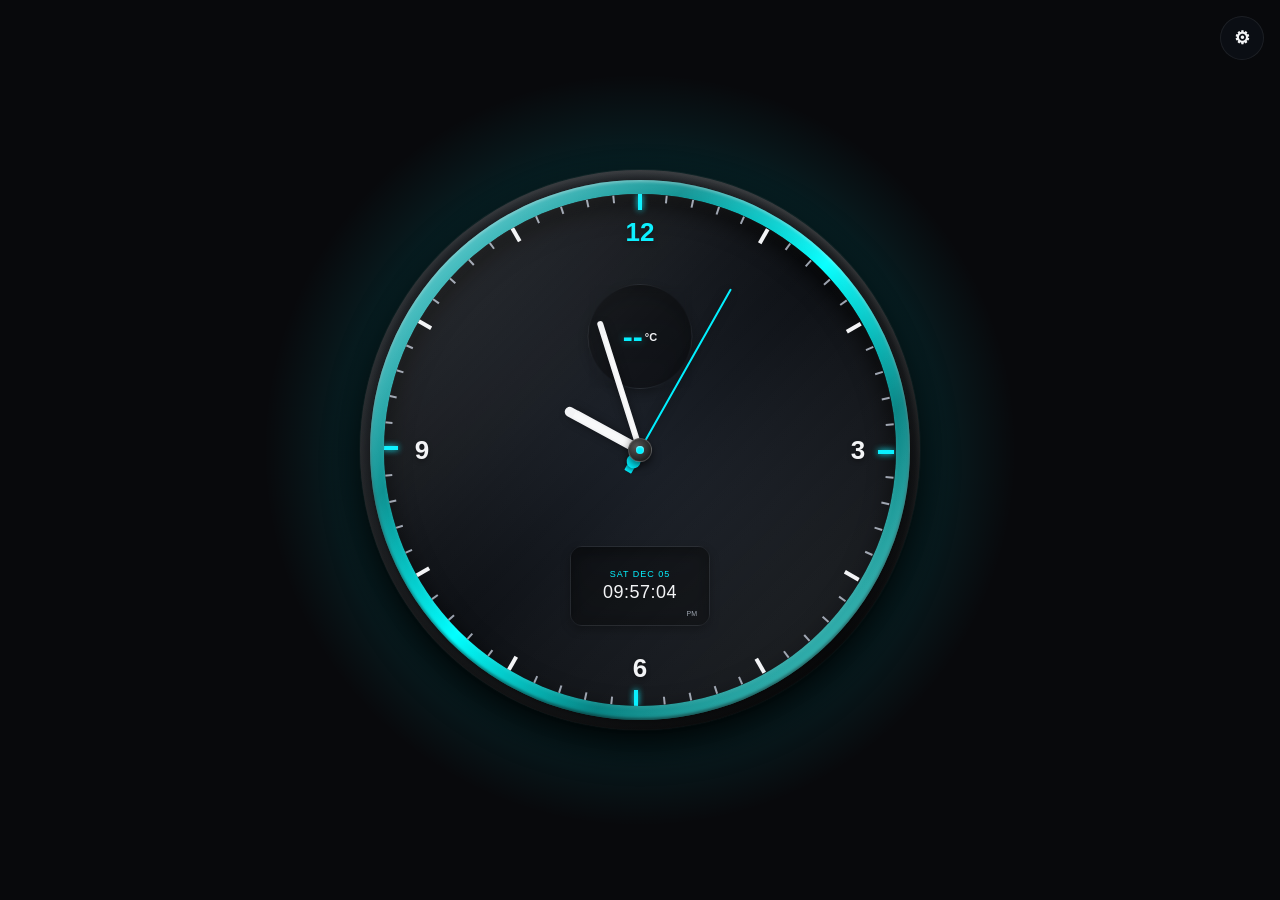
==== commit 48a1a4f7: "Standalone weather page" ====
--- a/index.html
+++ b/index.html
@@ -4,7 +4,7 @@
   <meta charset="UTF-8">
   <meta name="viewport" content="width=device-width, initial-scale=1.0">
   <title>Mechanical Face - Premium Hybrid Watch Face</title>
-  <meta name="description" content="A premium luxury hybrid smartwatch face featuring a continuous sweeping analog mechanism, digital time & date readout, animated weather indicators, and high-fidelity customization dashboard.">
+  <meta name="description" content="A premium luxury hybrid smartwatch face featuring a continuous sweeping analog mechanism, local temperature, digital time and date, and customizable controls.">
   <link rel="icon" href="icon.svg" type="image/svg+xml">
   <link rel="stylesheet" href="index.css">
   <link rel="manifest" href="manifest.json">
@@ -173,6 +173,11 @@
           </div>
 
         </div>
+
+        <a class="weather-page-link" href="weather.html">
+          <span>Detailed weather</span>
+          <span aria-hidden="true">↗</span>
+        </a>
       </aside>
     </div>
   </main>
--- a/index.css
+++ b/index.css
@@ -848,6 +848,28 @@
   pointer-events: auto;
 }
 
+.weather-page-link {
+  display: flex;
+  align-items: center;
+  justify-content: space-between;
+  gap: 12px;
+  padding: 12px 14px;
+  border: 1px solid var(--border-glass);
+  border-radius: 10px;
+  color: var(--text-main);
+  background: rgba(255, 255, 255, 0.035);
+  font-size: 13px;
+  text-decoration: none;
+  transition:
+    border-color 0.2s ease,
+    color 0.2s ease;
+}
+
+.weather-page-link:hover {
+  border-color: var(--accent);
+  color: var(--accent);
+}
+
 .dashboard-header.compact h1 {
   font-size: 18px;
   margin-bottom: 0;
